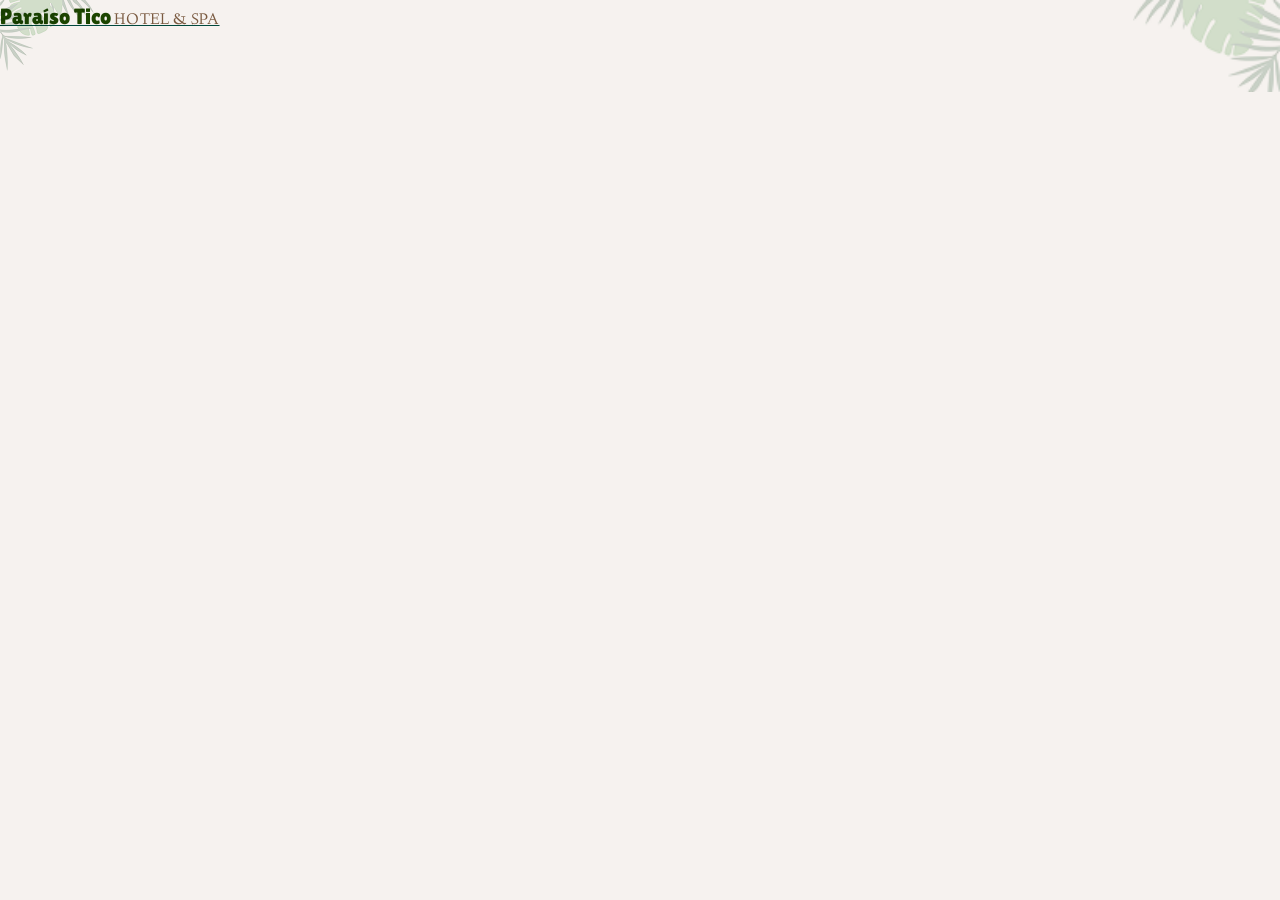
==== index.html @ 67ac71d3 "nuevos cambios" ====
<!DOCTYPE html>
<html lang="es">

<head>
   <meta charset="UTF-8">
   <meta name="viewport" content="width=device-width, initial-scale=1.0">
   <title>Inicio — Hotel Paraíso Tico</title>
   <link rel="preconnect" href="https://fonts.googleapis.com">
   <link rel="preconnect" href="https://fonts.gstatic.com" crossorigin>
   <link rel="stylesheet" href="https://fonts.googleapis.com/css2?family=Lilita+One&family=Linden+Hill&display=swap">
   <link rel="stylesheet" href="https://fonts.googleapis.com/css2?family=Material+Symbols+Rounded:opsz,wght,FILL,GRAD@20..48,100..700,0..1,-50..200&display=block">
   <link rel="stylesheet" href="assets/vendor/bootstrap/css/bootstrap.min.css">
   <link rel="stylesheet" href="assets/css/estilos.css">
   <link rel="stylesheet" href="assets/css/inicio.css">
</head>

<body>
   <header class="header-content" data-component="componentes/header/header.html"></header>

   <main></main>

   <script src="assets/vendor/jquery/jquery.min.js"></script>
   <script src="assets/vendor/bootstrap/js/bootstrap.bundle.min.js"></script>
   <script src="assets/js/main.js"></script>
</body>

</html>
---- assets/css/estilos.css ----
/* Paletas de colores que se debe utilizar en el sitio */
:root {
   --colors-negocio1: #bf9c82;
   --colors-negocio2: #9e8370;
   --colors-negocio3: #9b6e4d;
   --colors-negocio4: #7a5a40;
   --colors-negocio5: #d6a558;
   --colors-negocio6: #a67a2e;

   --colors-principal1: #00493d;
   --colors-principal2: #003d33;

   --colors-secundario1: #da6104;
   --colors-secundario2: #c25603;

   --colors-bosque1: #1c4500;
   --colors-bosque2: #5d8a46;
   --colors-bosque3: #4a7a36;
   --colors-bosque4: #e8f0e3;

   --colors-blanco1: #ffffff;
   --colors-blanco2: #f6f2ef;
   --colors-blanco3: #f7fff2;

   --colors-gris1: #1f1f1f;
   --colors-gris2: #6e6760;
   --colors-gris3: #8c847d;

   --colors-rojo1: #b5402f;
   --colors-rojo2: #f8e6e2;

   --fonts-principal1: "Lilita One", system-ui, sans-serif;
   --fonts-secundario1: "Linden Hill", Georgia, serif;

   --shadows-header1: 0 2px 8px rgb(61 43 26 / 8%);

   --radius-redondo1: 999px;
   --radius-suave1: 12px;
}

body {
   font-family: var(--fonts-secundario1);
   font-size: 18px;
   color: var(--colors-gris1);
   background: var(--colors-blanco2);
}

a {
   color: var(--colors-principal1);
}

a:hover {
   color: var(--colors-principal2);
}

h1,h2,h3,h4,h5,h6 {
   font-family: var(--fonts-principal1);
   font-weight: 400;
   color: var(--colors-bosque1);
}

img {
   max-width: 100%;
   height: auto;
}

.btn {
   font-family: var(--fonts-principal1);
   border-radius: var(--radius-redondo1);
}

.btn-primary {
   border-color: var(--colors-principal1);
   background: var(--colors-principal1);
}

.btn-primary:hover,
.btn-primary:focus-visible {
   border-color: var(--colors-principal2);
   background: var(--colors-principal2);
}

.material-symbols-rounded {
   font-size: 1.375rem;
   line-height: 1;
   vertical-align: middle;
   user-select: none;
}

a:focus-visible,
button:focus-visible {
   outline: 2px solid var(--colors-principal1);
   outline-offset: 2px;
   box-shadow: none;
}

.header-content {
   position: relative;
   min-height: 64px;
   overflow: hidden;
   background-color: var(--colors-blanco2);
   box-shadow: var(--shadows-header1);
}

.header-content::before,
.header-content::after {
   content: "";
   position: absolute;
   top: 0;
   width: 63px;
   height: 50px;
   background: url("../img/hojas-decorativas.png") no-repeat left top / contain;
   mix-blend-mode: multiply;
   pointer-events: none;
}

.header-content::before {
   left: 0;
}

.header-content::after {
   right: 0;
   width: 99px;
   height: 78px;
   transform: scaleX(-1);
}

.header-content .navbar {
   position: relative;
   z-index: 1;
   padding-block: 0.625rem;
}

.brand {
   display: flex;
   flex-direction: column;
   line-height: 1.1;
   text-decoration: none;
}

.brand-name {
   font-family: var(--fonts-principal1);
   font-size: 1.25rem;
   color: var(--colors-bosque1);
}

.brand-subtitle {
   font-size: 0.6875rem;
   letter-spacing: 0.14em;
   color: var(--colors-negocio4);
}

.ico-button {
   display: inline-flex;
   border: 1px solid var(--colors-negocio1);
   border-radius: var(--radius-redondo1);
   width: 44px;
   background-color: var(--colors-blanco1);
   color: var(--colors-principal1);
   justify-content: center;
   align-items: center;
   padding: 0;
   height: 44px;
   text-decoration: none;
   transition: background-color 0.2s ease;
}

.ico-button:hover {
   background-color: var(--colors-bosque4);
   color: var(--colors-principal1);
}

.iconButtonBook {
   background-color: var(--colors-negocio1);
   color: var(--colors-gris1);
}

.iconButtonBook:hover {
   background-color: var(--colors-negocio2);
   color: var(--colors-gris1);
}

.header-content .main-navigation {
   width: 320px;
   background: var(--colors-blanco2);
}

.header-content .offcanvas-header,
.header-content .main-nav-body {
   padding: 24px;
}

.header-content .offcanvas-header .brand-name {
   font-size: 1.375rem;
}

.header-content .offcanvas-header .brand-subtitle {
   font-size: 0.75rem;
}

.main-menu .nav-link {
   display: flex;
   align-items: center;
   justify-content: space-between;
   padding: 0.9rem 0.75rem;
   border-radius: var(--radius-suave1);
   font-family: var(--fonts-principal1);
   font-size: 1.375rem;
   color: var(--colors-gris1);
}

.main-menu .nav-item + .nav-item {
   border-top: 1px solid rgb(191 156 130 / 50%);
}

.main-menu .nav-link:hover {
   color: var(--colors-principal1);
}

.main-menu .nav-link.active {
   background-color: var(--colors-bosque4);
   color: var(--colors-principal1);
}

.main-menu .nav-link .material-symbols-rounded {
   color: var(--colors-negocio4);
}

.header-actions {
   display: flex;
   flex-direction: column;
   gap: 0.75rem;
   margin-top: 1.5rem;
   padding-top: 1.75rem;
   border-top: 1px solid var(--colors-negocio1);
}

.login-button,.book-button {
   display: inline-flex;
   align-items: center;
   font-family: var(--fonts-principal1);
   font-size: 1.125rem;
   gap: 0.5rem;
   min-height: 54px;
   text-decoration: none;
   justify-content: center;
   border-radius: var(--radius-redondo1);
   transition:
      background-color 0.2s ease,
      color 0.2s ease;
}

.login-button {
   border: 1px solid var(--colors-principal1);
   color: var(--colors-principal1);
}

.login-button:hover {
   background-color: var(--colors-principal1);
   color: var(--colors-blanco1);
}

.book-button {
   border: 1px solid var(--colors-secundario2);
   background-color: var(--colors-secundario2);
   color: var(--colors-blanco1);
}

.book-button:hover {
   background-color: var(--colors-secundario1);
   color: var(--colors-blanco1);
}

.login-button .material-symbols-rounded, .book-button .material-symbols-rounded {
   font-size: 1.25rem;
}

.headerc-contact {
   margin-top: 2.25rem;
   font-size: 0.9375rem;
   color: var(--colors-gris2);
}

.headerc-contact p {
   display: flex;
   align-items: center;
   gap: 0.5rem;
   margin-bottom: 0.625rem;
}

.headerc-contact a {
   color: inherit;
   text-decoration: none;
}

.headerc-contact .material-symbols-rounded {
   font-size: 1.125rem;
   color: var(--colors-negocio4);
}

.socialLinks {
   display: flex;
   gap: 0.75rem;
   margin-top: 1.5rem;
}

.socialLinks a {
   display: inline-flex;
   align-items: center;
   justify-content: center;
   border-radius: var(--radius-redondo1);
   background-color: var(--colors-principal1);
   color: var(--colors-blanco1);
   width: 44px;
   height: 44px;
   transition: background-color 0.2s ease;
}

.socialLinks a:hover {
   background-color: var(--colors-principal2);
}

.socialLinks svg {
   width: 20px;
   height: 20px;
}

/* Que nos permita manejar en celulares y tablets */
@media (min-width: 768px) {
   .header-content {
      min-height: 72px;
   }

   .header-content .navbar {
      padding-block: 0.875rem;
   }

   .brand-name {
      font-size: 1.375rem;
   }

   .brand-subtitle {
      font-size: 0.75rem;
   }

   .header-content::before {
      width: 73px;
      height: 58px;
   }

   .header-content::after {
      width: 115px;
      height: 91px;
   }
}

@media (min-width: 992px) {
   .header-content {
      min-height: 92px;
      box-shadow: none;
   }

   .header-content .navbar {
      padding-block: 1.25rem;
   }

   .header-content::before {
      width: 94px;
      height: 74px;
   }

   .header-content::after {
      width: 147px;
      height: 117px;
   }

   .brand-subtitle {
      font-size: 1rem;
      letter-spacing: 0.02em;
   }

   .header-content .main-nav-body {
      align-items: center;
   }

   .main-menu {
      gap: 0.25rem;
   }

   .main-menu .nav-item + .nav-item {
      border-top: 0;
   }

   .main-menu .nav-link {
      position: relative;
      padding: 0.5rem 0.625rem;
      font-family: var(--fonts-secundario1);
      font-size: 1.0625rem;
      text-transform: uppercase;
   }

   .main-menu .nav-link.active {
      background-color: transparent;
      color: var(--colors-gris1);
   }

   .main-menu .nav-link.active::after {
      content: "";
      position: absolute;
      right: 0.625rem;
      bottom: 0.2rem;
      left: 0.625rem;
      height: 1px;
      background-color: var(--colors-gris1);
   }

   .header-actions {
      flex-direction: row;
      align-items: center;
      gap: 1.5rem;
      margin: 0 0 0 0.75rem;
      padding: 0;
      border-top: 0;
   }

   .login-button {
      min-height: auto;
      border: 0;
      font-family: var(--fonts-secundario1);
      font-size: 1.0625rem;
      color: var(--colors-gris1);
   }

   .login-button:hover {
      background-color: transparent;
      color: var(--colors-principal1);
   }

   .login-button::before {
      content: "";
      width: 1px;
      height: 24px;
      margin-right: 0.75rem;
      background-color: var(--colors-negocio1);
   }

   .book-button {
      min-height: 45px;
      padding-inline: 1.75rem;
      background-color: var(--colors-negocio1);
      font-family: var(--fonts-secundario1);
      font-size: 1.0625rem;
      border-color: var(--colors-negocio1);
      border-radius: 20px;
      text-transform: uppercase;
      color: var(--colors-gris1);
   }

   .book-button:hover {
      border-color: var(--colors-negocio2);
      background-color: var(--colors-negocio2);
      color: var(--colors-gris1);
   }
}

@media (min-width: 1200px) {
   .main-menu {
      gap: 1.25rem;
   }

   .header-actions {
      gap: 2rem;
   }
}


/* Estilos generales de habitaciones */

/* Colores y tipografias oficiales del hotel*/
:root {
  --verde-bosque: #00493d;
  --verde-hoja: #1c4500;
  --dorado: #d6a558;
  --crema: #f6f2ef;
  --tinta: #1f1f1f;
  --fuente-titulo: 'Lilita One', sans-serif;
  --fuente-texto: 'Linden Hill', serif;
}

/* Evita que los espacios aumenten el tamaño de los elementos de formna inesperada*/
* {
  box-sizing: border-box;
}

/* Diseño general de la páginal*/
body {
  font-family: var(--fuente-texto);
  margin: 0;
  background-color: var(--crema);
  color: var(--tinta);
}

/* Encabezado principal*/

/* Organiza el logo, menú y boton horizontalmente*/
.encabezado {
    display: flex;
    justify-content: space-between;
    align-items: center;
    gap: 24px;
    background-color: var(--crema);
    padding: 18px 5%;
}

/* Logo del hotel*/
/* Organiza el nombre y subtitulo uno debajo del otro*/
.logo {
    display: flex;
    flex-direction: column;
    text-decoration: none;
}
/*Nombre principal del hotel*/
.nombre-hotel {
    font-family: var(--fuente-titulo);
    font-size: 26px;
    color: var(--verde-hoja);
}

/* Texto hotel y spa*/
.subtitulo-hotel {
    font-size: 12px;
    letter-spacing: 3px;
    color: var(--verde-bosque);
}

/* Menú de navegación*/
.menu {
    display: flex;
    gap: 24px;
    align-items: center;
    justify-content: center;
    flex-wrap: wrap;
}
/* Diseño de cada enlace*/
.menu a {
    text-decoration: none;
    color: var(--verde-hoja);
    font-size: 15px;
    transition: color 0.3s ease;
    text-transform: uppercase;
}
/* Cambia el color cuando pasamos el mouse por encima */
.menu a:hover {
    color: var(--dorado);
}

/* Identifica la pagina en la que estamos*/ 
.menu a.activo {
    border-bottom: 2px solid var(--dorado);
    font-weight: bold;
}

/* Botón de reserva*/
.boton-reserva {
    background-color: var(--dorado);
    color: var(--tinta);
    padding: 12px 22px;
    border-radius: 30px;

    font-family: var(--fuente-titulo);
    font-size: 14px;
    text-decoration: none;
    white-space: nowrap;
    transition: background-color 0.3s;
}

/* Efecto cuando pasamos el mouse por encima */
.boton-reserva:hover {
    background-color: var(--verde-bosque);
    color: white;
}
/* Acomoda el encabezado en celulares y tablets*/   
@media (max-width: 900px) {
    .encabezado {
        flex-direction: column;
        text-align: center;
    }
    .menu {
        gap: 14px;
    }
}

/* Portada de habitaciones*/
/* Contenedor principal de la portada */
.portada-habitaciones {

    /* Imagen de fondo con un degradado oscuro */
    background:
        linear-gradient(
            rgba(0, 35, 25, 0.55),
            rgba(0, 35, 25, 0.25)
        ),
        url('../img/portada-habitaciones.jpg');

    /* Hace que la imagen cubra toda la portada */
    background-size: cover;

    /* Centra la fotografía */
    background-position: center;

    /* Evita que la imagen se repita */
    background-repeat: no-repeat;

    /* Establece una altura mínima */
    min-height: 430px;

    /* Permite organizar el contenido */
    display: flex;

    /* Centra los textos verticalmente */
    align-items: center;

    /* Agrega espacio dentro de la portada */
    padding: 60px 8%;
}

/* Contenedor de los textos */
.contenido-portada {
    width: 100%;
    max-width: 600px;
    color: white;
}

/* Etiqueta pequeña HABITACIONES */
.etiqueta-portada {
    font-family: var(--fuente-texto);
    font-size: 14px;
    letter-spacing: 3px;
    text-transform: uppercase;
    color: white;
}

/* Título principal de la portada */
.portada-habitaciones h1 {
    font-family: var(--fuente-titulo);
    color: white;
    font-size: clamp(32px, 4vw, 52px);
    margin: 20px 0;
    line-height: 1.1;
}

/* Descripción de las habitaciones */
.portada-habitaciones p {
    font-family: var(--fuente-texto);
    font-size: 20px;
    color: white;
    line-height: 1.5;
    max-width: 500px;
}

/* DISEÑO PARA CELULARES Y TABLETS*/

@media (max-width: 768px) {

    /* Ajusta la portada a pantallas pequeñas */
    .portada-habitaciones {
        min-height: 350px;
        padding: 40px 6%;
    }

    /* Reduce el tamaño del título */
    .portada-habitaciones h1 {
        font-size: clamp(30px, 7vw, 42px);
    }

    /* Reduce el tamaño de la descripción */
    .portada-habitaciones p {
        font-size: 17px;
    }
}

/* CONSULTA DE DISPONIBILIDAD */
/* Espacio donde se encuentra el formulario */
.seccion-disponibilidad {
    padding: 0 50px 6%;
}
/* Contenedor principal del formulario */
.formulario-disponibilidad {
    background-color: white ;
    padding: 25px;
    border-radius: 16px;
    box-shadow: 0 8px 24px rgba(0, 0, 0, 0.10);
    max-width: 1250px;
    margin: -45px auto 0 auto;
    position: relative;
    z-index: 2;
}

/* Titulo del formulario */
.formulario-disponibilidad h2 {
    font-family: var(--fuente-titulo);
    color: #9b6e4d;
    font-size: 18px;
    margin: 0 0 18px;
}
/* Organiza los campos horizontales */
.campos-disponibilidad {
    display: grid;
    grid-template-columns: repeat(4, minmax(0, 1fr)) auto;
    gap: 12px;
   align-items: end;
}
/* Organiza cada etiqueta y su campo */
.campo {
    display: flex;
    flex-direction: column;
    gap: 6px;
    min-width: 0;
}
/* Texto de las etiquetas */
.campo label {
    font-family: var(--fuente-texto);
    font-size: 14px;
    color: #9b6e4d;
}
/* Diseño de fechas y listas */
.campo input,
.campo select {
    width: 100%;
    min-height: 0;
    padding: 12px;
    border: 1px solid #dfcbb8;
    border-radius: 8px;
    background-color: var(--crema);
    color: var(--tinta);
    font-family: var(--fuente-texto);
    font-size: 15px;
}
/*Botón para buscar habitaciones */
.boton-buscar {
    background-color:  var(--verde-bosque);
    color: white;
    border: none;
    padding: 14px 18px;
    border-radius: 8px;
    cursor: pointer;
    font-family: var(--fuente-titulo);
    white-space: nowrap;
}
/*Efecto al pasar el mouse sobre el botón */
.boton-buscar:hover {
    background-color: var(--verde-hoja);
}
/* Diseño para tablets */
@media (max-width: 1100px) {
    .campos-disponibilidad {
        grid-template-columns: repeat(2, minmax(0, 1fr));
    }
    .boton-buscar {
        grid-column: 1 / -1;
    }
}
/* Diseño para celulares*/
@media (max-width: 600px) {
    .campos-disponibilidad {
        grid-template-columns: 1fr;
    }
    /* Reduce los espacios laterales */
    .seccion-disponibilidad {
        padding: 0 16px 40px;
    }
    /* Ajusta el espacio interno del formulario */
    .formulario-disponibilidad {
        padding: 20px;
    }
}
/* Seccion de habitaciones */

/* Espacio principal donde mostraremos las habitaciones */
.seccion-habitaciones {
    padding: 60ox 8%;
    background-color: var(--crema);
}
/* Organiza y centra el titulo y la descripcion */
.encabezado-habitaciones {
    text-align: center;
    max-width: 700px;
    margin: 0 auto 40px auto;
}
/* Texto pequeño encima del titulo */
.etiqueta-habitaciones {
    font-family: var(--fuente-texto);
    font-size: 14px;
    letter-spacing: 2px;
    color: #9b6e4d;
}
/*  Titulo Nuestras Habitaciones */
.encabezado-habitaciones h2 {
    font-family: var(--fuente-titulo);
    color: var(--verde-hoja);
    font-size: 38px;
    margin: 15px 0;
}
/*  Descripcion debajo del titulo */
.encabezado-habitaciones p {
    font-family: var(--fuente-texto);
    font-size: 18px;
    color:var(--tinta);
    line-height: 1.6;
}
/* Ajustes para celulares */
@media (max-width: 600px) {
    .seccion-habitaciones {
        padding: 40px 6%;
    }
    .encabezado-habitaciones h2 {
        font-size: 30px;
    }
}
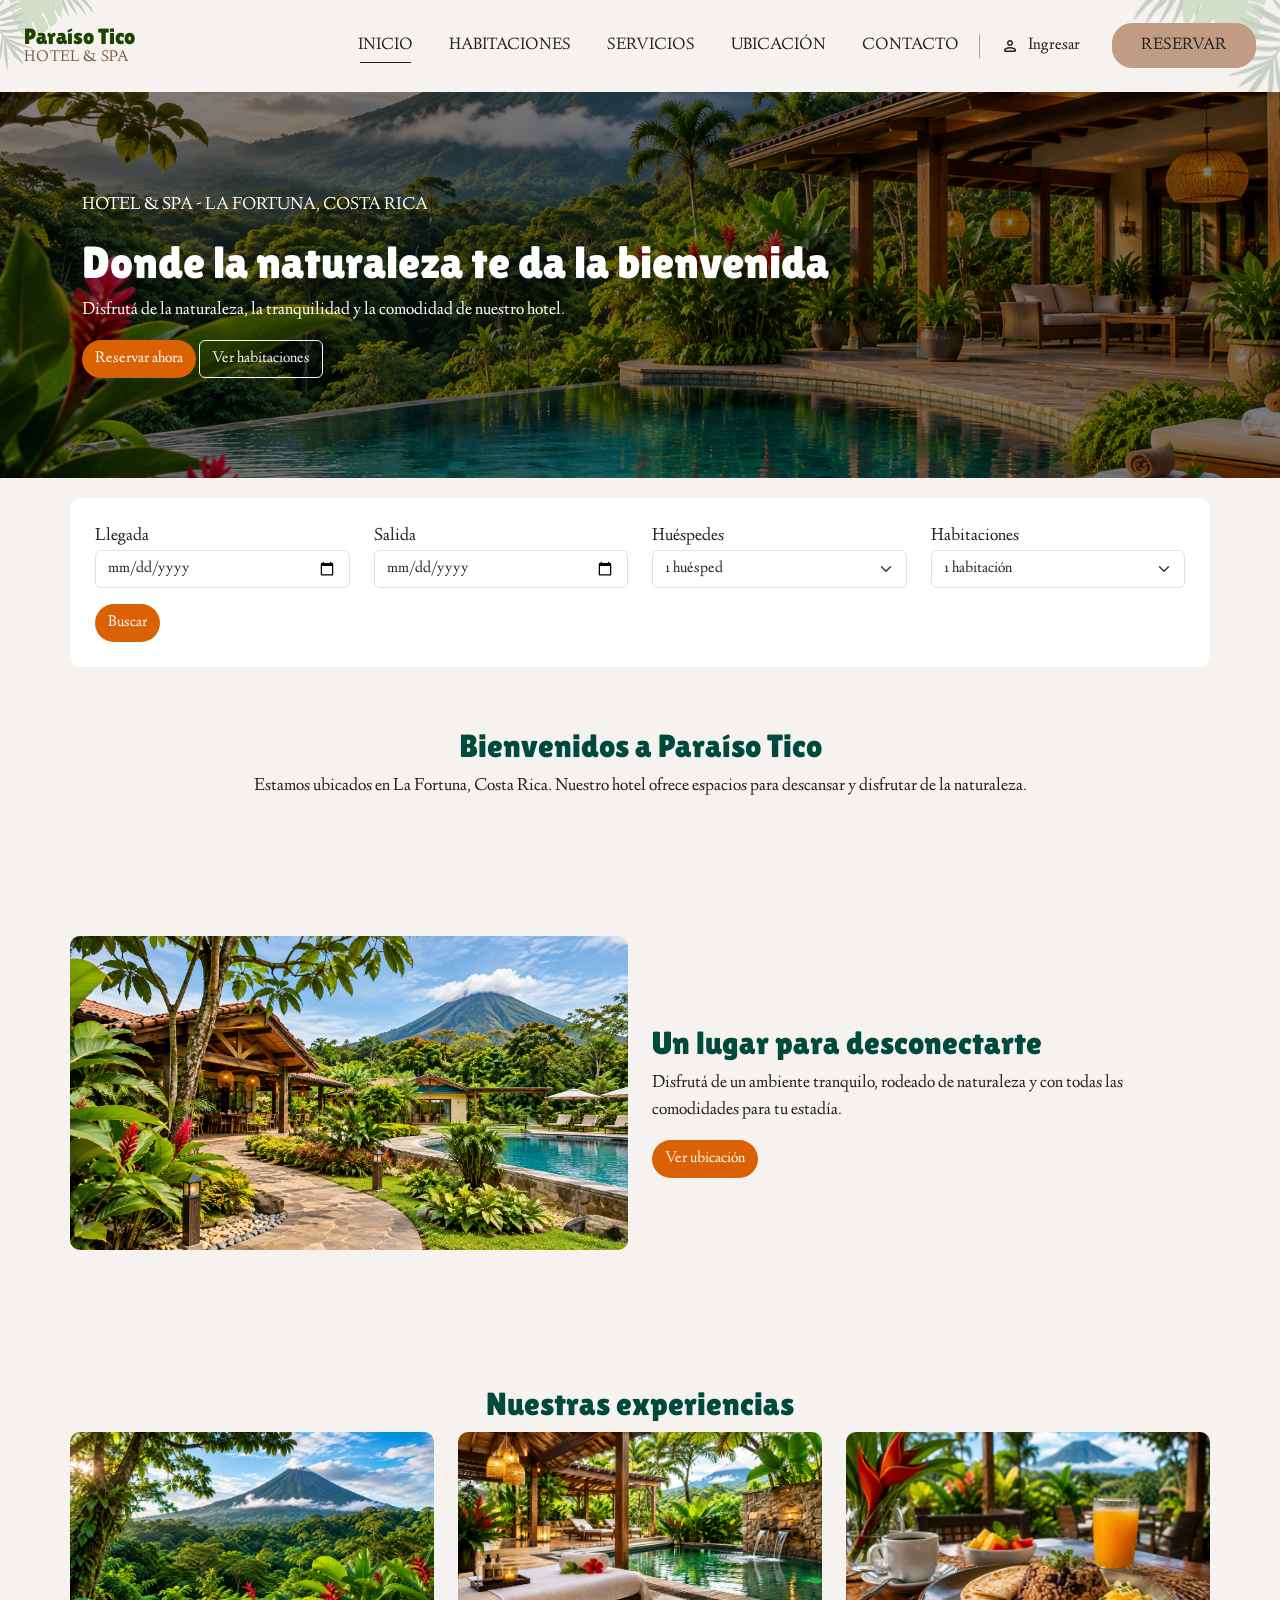
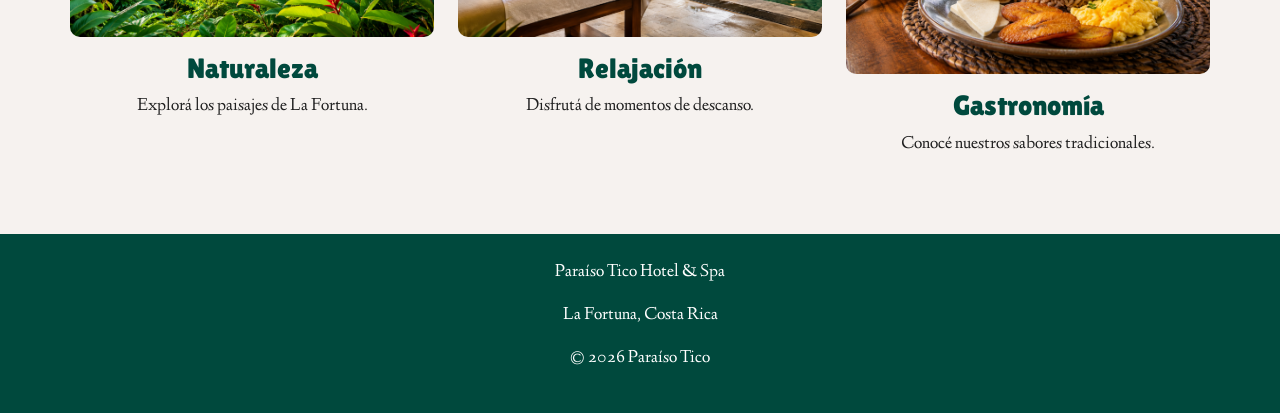
==== commit 8863ada4: "Merge remote-tracking branch 'origin/main' into Inicio-Denisse Resuelve conflictos: estilos.css qued" ====
--- a/index.html
+++ b/index.html
@@ -4,7 +4,7 @@
 <head>
    <meta charset="UTF-8">
    <meta name="viewport" content="width=device-width, initial-scale=1.0">
-   <title>Inicio — Hotel Paraíso Tico</title>
+   <title>Paraíso Tico Hotel & Spa</title>
    <link rel="preconnect" href="https://fonts.googleapis.com">
    <link rel="preconnect" href="https://fonts.gstatic.com" crossorigin>
    <link rel="stylesheet" href="https://fonts.googleapis.com/css2?family=Lilita+One&family=Linden+Hill&display=swap">
@@ -15,9 +15,161 @@
 </head>
 
 <body>
-   <header class="header-content" data-component="componentes/header/header.html"></header>
+   <header class="siteHeader" data-component="componentes/header.html"></header>
 
-   <main></main>
+   <main>
+
+      <!-- portada inicial -->
+      <section class="hero">
+         <div class="container">
+
+            <p>HOTEL & SPA - LA FORTUNA, COSTA RICA</p>
+
+            <h1>Donde la naturaleza te da la bienvenida</h1>
+
+            <p>
+               Disfrutá de la naturaleza, la tranquilidad
+               y la comodidad de nuestro hotel.
+            </p>
+
+            <a href="reserva.html" class="btn boton">
+               Reservar ahora
+            </a>
+
+            <a href="habitaciones.html" class="btn btn-outline-light">
+               Ver habitaciones
+            </a>
+
+         </div>
+      </section>
+
+      <!-- Buscar habitaciones -->
+      <section class="container busqueda">
+
+         <form action="reserva.html" method="get">
+            <div class="row">
+
+               <div class="col-md-3">
+                  <label for="llegada">Llegada</label>
+                  <input type="date" id="llegada" name="llegada"
+                     class="form-control" required>
+               </div>
+
+               <div class="col-md-3">
+                  <label for="salida">Salida</label>
+                  <input type="date" id="salida" name="salida"
+                     class="form-control" required>
+               </div>
+
+               <div class="col-md-3">
+                  <label for="huespedes">Huéspedes</label>
+                  <select id="huespedes" name="huespedes" class="form-select">
+                     <option value="1">1 huésped</option>
+                     <option value="2">2 huéspedes</option>
+                     <option value="3">3 huéspedes</option>
+                     <option value="4">4 huéspedes</option>
+                  </select>
+               </div>
+
+               <div class="col-md-3">
+                  <label for="habitaciones">Habitaciones</label>
+                  <select id="habitaciones" name="habitaciones" class="form-select">
+                     <option value="1">1 habitación</option>
+                     <option value="2">2 habitaciones</option>
+                     <option value="3">3 habitaciones</option>
+                  </select>
+               </div>
+
+            </div>
+
+            <button type="submit" class="btn boton mt-3">
+               Buscar
+            </button>
+         </form>
+
+      </section>
+
+      <!-- parte de la bienvenida -->
+      <section class="container seccion text-center">
+
+         <h2>Bienvenidos a Paraíso Tico</h2>
+
+         <p>
+            Estamos ubicados en La Fortuna, Costa Rica.
+            Nuestro hotel ofrece espacios para descansar
+            y disfrutar de la naturaleza.
+         </p>
+
+      </section>
+
+      <!-- Sobre el hotel -->
+      <section class="container seccion">
+
+         <div class="row align-items-center">
+
+            <div class="col-md-6">
+               <img src="assets/img/sobre-hotel.png"
+                  alt="Hotel Paraíso Tico" class="img-fluid">
+            </div>
+
+            <div class="col-md-6">
+               <h2>Un lugar para desconectarte</h2>
+
+               <p>
+                  Disfrutá de un ambiente tranquilo,
+                  rodeado de naturaleza y con todas
+                  las comodidades para tu estadía.
+               </p>
+
+               <a href="ubicacion.html" class="btn boton">
+                  Ver ubicación
+               </a>
+            </div>
+
+         </div>
+
+      </section>
+
+      <!-- parte de experiencias -->
+      <section class="container seccion text-center">
+
+         <h2>Nuestras experiencias</h2>
+
+         <div class="row">
+
+            <div class="col-md-4">
+               <img src="assets/img/naturaleza.png"
+                  alt="Naturaleza" class="img-fluid">
+               <h3>Naturaleza</h3>
+               <p>Explorá los paisajes de La Fortuna.</p>
+            </div>
+
+            <div class="col-md-4">
+               <img src="assets/img/spa.png"
+                  alt="Spa" class="img-fluid">
+               <h3>Relajación</h3>
+               <p>Disfrutá de momentos de descanso.</p>
+            </div>
+
+            <div class="col-md-4">
+               <img src="assets/img/gastronomia.png"
+                  alt="Gastronomía" class="img-fluid">
+               <h3>Gastronomía</h3>
+               <p>Conocé nuestros sabores tradicionales.</p>
+            </div>
+
+         </div>
+
+      </section>
+
+   </main>
+
+   <!-- Pie de página -->
+   <footer>
+      <p>Paraíso Tico Hotel & Spa</p>
+      <p>La Fortuna, Costa Rica</p>
+      <p>© 2026 Paraíso Tico</p>
+   </footer>
 
    <script src="assets/vendor/jquery/jquery.min.js"></script>
    <script src="assets/vendor/bootstrap/js/bootstrap.bundle.min.js"></script>
--- a/assets/css/estilos.css
+++ b/assets/css/estilos.css
@@ -27,7 +27,6 @@
    --colors-gris3: #8c847d;
 
    --colors-rojo1: #b5402f;
-   --colors-rojo2: #f8e6e2;
 
    --fonts-principal1: "Lilita One", system-ui, sans-serif;
    --fonts-secundario1: "Linden Hill", Georgia, serif;
@@ -56,28 +55,6 @@
 h1,h2,h3,h4,h5,h6 {
    font-family: var(--fonts-principal1);
    font-weight: 400;
-   color: var(--colors-bosque1);
-}
-
-img {
-   max-width: 100%;
-   height: auto;
-}
-
-.btn {
-   font-family: var(--fonts-principal1);
-   border-radius: var(--radius-redondo1);
-}
-
-.btn-primary {
-   border-color: var(--colors-principal1);
-   background: var(--colors-principal1);
-}
-
-.btn-primary:hover,
-.btn-primary:focus-visible {
-   border-color: var(--colors-principal2);
-   background: var(--colors-principal2);
 }
 
 .material-symbols-rounded {
@@ -94,7 +71,7 @@
    box-shadow: none;
 }
 
-.header-content {
+.siteHeader {
    position: relative;
    min-height: 64px;
    overflow: hidden;
@@ -102,8 +79,8 @@
    box-shadow: var(--shadows-header1);
 }
 
-.header-content::before,
-.header-content::after {
+.siteHeader::before,
+.siteHeader::after {
    content: "";
    position: absolute;
    top: 0;
@@ -114,18 +91,18 @@
    pointer-events: none;
 }
 
-.header-content::before {
+.siteHeader::before {
    left: 0;
 }
 
-.header-content::after {
+.siteHeader::after {
    right: 0;
    width: 99px;
    height: 78px;
    transform: scaleX(-1);
 }
 
-.header-content .navbar {
+.siteHeader .navbar {
    position: relative;
    z-index: 1;
    padding-block: 0.625rem;
@@ -138,19 +115,19 @@
    text-decoration: none;
 }
 
-.brand-name {
+.brandName {
    font-family: var(--fonts-principal1);
    font-size: 1.25rem;
    color: var(--colors-bosque1);
 }
 
-.brand-subtitle {
+.brandSubtitle {
    font-size: 0.6875rem;
    letter-spacing: 0.14em;
    color: var(--colors-negocio4);
 }
 
-.ico-button {
+.iconButton {
    display: inline-flex;
    border: 1px solid var(--colors-negocio1);
    border-radius: var(--radius-redondo1);
@@ -165,7 +142,7 @@
    transition: background-color 0.2s ease;
 }
 
-.ico-button:hover {
+.iconButton:hover {
    background-color: var(--colors-bosque4);
    color: var(--colors-principal1);
 }
@@ -180,25 +157,25 @@
    color: var(--colors-gris1);
 }
 
-.header-content .main-navigation {
+.siteHeader .offcanvas {
    width: 320px;
    background: var(--colors-blanco2);
 }
 
-.header-content .offcanvas-header,
-.header-content .main-nav-body {
+.siteHeader .offcanvas-header,
+.siteHeader .offcanvas-body {
    padding: 24px;
 }
 
-.header-content .offcanvas-header .brand-name {
+.siteHeader .offcanvas-header .brandName {
    font-size: 1.375rem;
 }
 
-.header-content .offcanvas-header .brand-subtitle {
+.siteHeader .offcanvas-header .brandSubtitle {
    font-size: 0.75rem;
 }
 
-.main-menu .nav-link {
+.mainMenu .nav-link {
    display: flex;
    align-items: center;
    justify-content: space-between;
@@ -209,24 +186,24 @@
    color: var(--colors-gris1);
 }
 
-.main-menu .nav-item + .nav-item {
+.mainMenu .nav-item + .nav-item {
    border-top: 1px solid rgb(191 156 130 / 50%);
 }
 
-.main-menu .nav-link:hover {
-   color: var(--colors-principal1);
-}
-
-.main-menu .nav-link.active {
+.mainMenu .nav-link:hover {
+   color: var(--colors-principal1);
+}
+
+.mainMenu .nav-link.active {
    background-color: var(--colors-bosque4);
    color: var(--colors-principal1);
 }
 
-.main-menu .nav-link .material-symbols-rounded {
+.mainMenu .nav-link .material-symbols-rounded {
    color: var(--colors-negocio4);
 }
 
-.header-actions {
+.headerActions {
    display: flex;
    flex-direction: column;
    gap: 0.75rem;
@@ -235,7 +212,7 @@
    border-top: 1px solid var(--colors-negocio1);
 }
 
-.login-button,.book-button {
+.loginButton,.bookButton {
    display: inline-flex;
    align-items: center;
    font-family: var(--fonts-principal1);
@@ -250,50 +227,50 @@
       color 0.2s ease;
 }
 
-.login-button {
+.loginButton {
    border: 1px solid var(--colors-principal1);
    color: var(--colors-principal1);
 }
 
-.login-button:hover {
+.loginButton:hover {
    background-color: var(--colors-principal1);
    color: var(--colors-blanco1);
 }
 
-.book-button {
+.bookButton {
    border: 1px solid var(--colors-secundario2);
    background-color: var(--colors-secundario2);
    color: var(--colors-blanco1);
 }
 
-.book-button:hover {
+.bookButton:hover {
    background-color: var(--colors-secundario1);
    color: var(--colors-blanco1);
 }
 
-.login-button .material-symbols-rounded, .book-button .material-symbols-rounded {
+.loginButton .material-symbols-rounded, .bookButton .material-symbols-rounded {
    font-size: 1.25rem;
 }
 
-.headerc-contact {
+.headerContact {
    margin-top: 2.25rem;
    font-size: 0.9375rem;
    color: var(--colors-gris2);
 }
 
-.headerc-contact p {
+.headerContact p {
    display: flex;
    align-items: center;
    gap: 0.5rem;
    margin-bottom: 0.625rem;
 }
 
-.headerc-contact a {
+.headerContact a {
    color: inherit;
    text-decoration: none;
 }
 
-.headerc-contact .material-symbols-rounded {
+.headerContact .material-symbols-rounded {
    font-size: 1.125rem;
    color: var(--colors-negocio4);
 }
@@ -327,71 +304,71 @@
 
 /* Que nos permita manejar en celulares y tablets */
 @media (min-width: 768px) {
-   .header-content {
+   .siteHeader {
       min-height: 72px;
    }
 
-   .header-content .navbar {
+   .siteHeader .navbar {
       padding-block: 0.875rem;
    }
 
-   .brand-name {
+   .brandName {
       font-size: 1.375rem;
    }
 
-   .brand-subtitle {
+   .brandSubtitle {
       font-size: 0.75rem;
    }
 
-   .header-content::before {
+   .siteHeader::before {
       width: 73px;
       height: 58px;
    }
 
-   .header-content::after {
+   .siteHeader::after {
       width: 115px;
       height: 91px;
    }
 }
 
 @media (min-width: 992px) {
-   .header-content {
+   .siteHeader {
       min-height: 92px;
       box-shadow: none;
    }
 
-   .header-content .navbar {
+   .siteHeader .navbar {
       padding-block: 1.25rem;
    }
 
-   .header-content::before {
+   .siteHeader::before {
       width: 94px;
       height: 74px;
    }
 
-   .header-content::after {
+   .siteHeader::after {
       width: 147px;
       height: 117px;
    }
 
-   .brand-subtitle {
+   .brandSubtitle {
       font-size: 1rem;
       letter-spacing: 0.02em;
    }
 
-   .header-content .main-nav-body {
+   .siteHeader .offcanvas-body {
       align-items: center;
    }
 
-   .main-menu {
+   .mainMenu {
       gap: 0.25rem;
    }
 
-   .main-menu .nav-item + .nav-item {
+   .mainMenu .nav-item + .nav-item {
       border-top: 0;
    }
 
-   .main-menu .nav-link {
+   .mainMenu .nav-link {
       position: relative;
       padding: 0.5rem 0.625rem;
       font-family: var(--fonts-secundario1);
@@ -399,12 +376,12 @@
       text-transform: uppercase;
    }
 
-   .main-menu .nav-link.active {
+   .mainMenu .nav-link.active {
       background-color: transparent;
       color: var(--colors-gris1);
    }
 
-   .main-menu .nav-link.active::after {
+   .mainMenu .nav-link.active::after {
       content: "";
       position: absolute;
       right: 0.625rem;
@@ -414,7 +391,7 @@
       background-color: var(--colors-gris1);
    }
 
-   .header-actions {
+   .headerActions {
       flex-direction: row;
       align-items: center;
       gap: 1.5rem;
@@ -423,7 +400,7 @@
       border-top: 0;
    }
 
-   .login-button {
+   .loginButton {
       min-height: auto;
       border: 0;
       font-family: var(--fonts-secundario1);
@@ -431,12 +408,12 @@
       color: var(--colors-gris1);
    }
 
-   .login-button:hover {
+   .loginButton:hover {
       background-color: transparent;
       color: var(--colors-principal1);
    }
 
-   .login-button::before {
+   .loginButton::before {
       content: "";
       width: 1px;
       height: 24px;
@@ -444,7 +421,7 @@
       background-color: var(--colors-negocio1);
    }
 
-   .book-button {
+   .bookButton {
       min-height: 45px;
       padding-inline: 1.75rem;
       background-color: var(--colors-negocio1);
@@ -456,7 +433,7 @@
       color: var(--colors-gris1);
    }
 
-   .book-button:hover {
+   .bookButton:hover {
       border-color: var(--colors-negocio2);
       background-color: var(--colors-negocio2);
       color: var(--colors-gris1);
@@ -464,356 +441,11 @@
 }
 
 @media (min-width: 1200px) {
-   .main-menu {
+   .mainMenu {
       gap: 1.25rem;
    }
 
-   .header-actions {
+   .headerActions {
       gap: 2rem;
    }
 }
-
-
-/* Estilos generales de habitaciones */
-
-/* Colores y tipografias oficiales del hotel*/
-:root {
-  --verde-bosque: #00493d;
-  --verde-hoja: #1c4500;
-  --dorado: #d6a558;
-  --crema: #f6f2ef;
-  --tinta: #1f1f1f;
-  --fuente-titulo: 'Lilita One', sans-serif;
-  --fuente-texto: 'Linden Hill', serif;
-}
-
-/* Evita que los espacios aumenten el tamaño de los elementos de formna inesperada*/
-* {
-  box-sizing: border-box;
-}
-
-/* Diseño general de la páginal*/
-body {
-  font-family: var(--fuente-texto);
-  margin: 0;
-  background-color: var(--crema);
-  color: var(--tinta);
-}
-
-/* Encabezado principal*/
-
-/* Organiza el logo, menú y boton horizontalmente*/
-.encabezado {
-    display: flex;
-    justify-content: space-between;
-    align-items: center;
-    gap: 24px;
-    background-color: var(--crema);
-    padding: 18px 5%;
-}
-
-/* Logo del hotel*/
-/* Organiza el nombre y subtitulo uno debajo del otro*/
-.logo {
-    display: flex;
-    flex-direction: column;
-    text-decoration: none;
-}
-/*Nombre principal del hotel*/
-.nombre-hotel {
-    font-family: var(--fuente-titulo);
-    font-size: 26px;
-    color: var(--verde-hoja);
-}
-
-/* Texto hotel y spa*/
-.subtitulo-hotel {
-    font-size: 12px;
-    letter-spacing: 3px;
-    color: var(--verde-bosque);
-}
-
-/* Menú de navegación*/
-.menu {
-    display: flex;
-    gap: 24px;
-    align-items: center;
-    justify-content: center;
-    flex-wrap: wrap;
-}
-/* Diseño de cada enlace*/
-.menu a {
-    text-decoration: none;
-    color: var(--verde-hoja);
-    font-size: 15px;
-    transition: color 0.3s ease;
-    text-transform: uppercase;
-}
-/* Cambia el color cuando pasamos el mouse por encima */
-.menu a:hover {
-    color: var(--dorado);
-}
-
-/* Identifica la pagina en la que estamos*/ 
-.menu a.activo {
-    border-bottom: 2px solid var(--dorado);
-    font-weight: bold;
-}
-
-/* Botón de reserva*/
-.boton-reserva {
-    background-color: var(--dorado);
-    color: var(--tinta);
-    padding: 12px 22px;
-    border-radius: 30px;
-
-    font-family: var(--fuente-titulo);
-    font-size: 14px;
-    text-decoration: none;
-    white-space: nowrap;
-    transition: background-color 0.3s;
-}
-
-/* Efecto cuando pasamos el mouse por encima */
-.boton-reserva:hover {
-    background-color: var(--verde-bosque);
-    color: white;
-}
-/* Acomoda el encabezado en celulares y tablets*/   
-@media (max-width: 900px) {
-    .encabezado {
-        flex-direction: column;
-        text-align: center;
-    }
-    .menu {
-        gap: 14px;
-    }
-}
-
-/* Portada de habitaciones*/
-/* Contenedor principal de la portada */
-.portada-habitaciones {
-
-    /* Imagen de fondo con un degradado oscuro */
-    background:
-        linear-gradient(
-            rgba(0, 35, 25, 0.55),
-            rgba(0, 35, 25, 0.25)
-        ),
-        url('../img/portada-habitaciones.jpg');
-
-    /* Hace que la imagen cubra toda la portada */
-    background-size: cover;
-
-    /* Centra la fotografía */
-    background-position: center;
-
-    /* Evita que la imagen se repita */
-    background-repeat: no-repeat;
-
-    /* Establece una altura mínima */
-    min-height: 430px;
-
-    /* Permite organizar el contenido */
-    display: flex;
-
-    /* Centra los textos verticalmente */
-    align-items: center;
-
-    /* Agrega espacio dentro de la portada */
-    padding: 60px 8%;
-}
-
-/* Contenedor de los textos */
-.contenido-portada {
-    width: 100%;
-    max-width: 600px;
-    color: white;
-}
-
-/* Etiqueta pequeña HABITACIONES */
-.etiqueta-portada {
-    font-family: var(--fuente-texto);
-    font-size: 14px;
-    letter-spacing: 3px;
-    text-transform: uppercase;
-    color: white;
-}
-
-/* Título principal de la portada */
-.portada-habitaciones h1 {
-    font-family: var(--fuente-titulo);
-    color: white;
-    font-size: clamp(32px, 4vw, 52px);
-    margin: 20px 0;
-    line-height: 1.1;
-}
-
-/* Descripción de las habitaciones */
-.portada-habitaciones p {
-    font-family: var(--fuente-texto);
-    font-size: 20px;
-    color: white;
-    line-height: 1.5;
-    max-width: 500px;
-}
-
-/* DISEÑO PARA CELULARES Y TABLETS*/
-
-@media (max-width: 768px) {
-
-    /* Ajusta la portada a pantallas pequeñas */
-    .portada-habitaciones {
-        min-height: 350px;
-        padding: 40px 6%;
-    }
-
-    /* Reduce el tamaño del título */
-    .portada-habitaciones h1 {
-        font-size: clamp(30px, 7vw, 42px);
-    }
-
-    /* Reduce el tamaño de la descripción */
-    .portada-habitaciones p {
-        font-size: 17px;
-    }
-}
-
-/* CONSULTA DE DISPONIBILIDAD */
-/* Espacio donde se encuentra el formulario */
-.seccion-disponibilidad {
-    padding: 0 50px 6%;
-}
-/* Contenedor principal del formulario */
-.formulario-disponibilidad {
-    background-color: white ;
-    padding: 25px;
-    border-radius: 16px;
-    box-shadow: 0 8px 24px rgba(0, 0, 0, 0.10);
-    max-width: 1250px;
-    margin: -45px auto 0 auto;
-    position: relative;
-    z-index: 2;
-}
-
-/* Titulo del formulario */
-.formulario-disponibilidad h2 {
-    font-family: var(--fuente-titulo);
-    color: #9b6e4d;
-    font-size: 18px;
-    margin: 0 0 18px;
-}
-/* Organiza los campos horizontales */
-.campos-disponibilidad {
-    display: grid;
-    grid-template-columns: repeat(4, minmax(0, 1fr)) auto;
-    gap: 12px;
-   align-items: end;
-}
-/* Organiza cada etiqueta y su campo */
-.campo {
-    display: flex;
-    flex-direction: column;
-    gap: 6px;
-    min-width: 0;
-}
-/* Texto de las etiquetas */
-.campo label {
-    font-family: var(--fuente-texto);
-    font-size: 14px;
-    color: #9b6e4d;
-}
-/* Diseño de fechas y listas */
-.campo input,
-.campo select {
-    width: 100%;
-    min-height: 0;
-    padding: 12px;
-    border: 1px solid #dfcbb8;
-    border-radius: 8px;
-    background-color: var(--crema);
-    color: var(--tinta);
-    font-family: var(--fuente-texto);
-    font-size: 15px;
-}
-/*Botón para buscar habitaciones */
-.boton-buscar {
-    background-color:  var(--verde-bosque);
-    color: white;
-    border: none;
-    padding: 14px 18px;
-    border-radius: 8px;
-    cursor: pointer;
-    font-family: var(--fuente-titulo);
-    white-space: nowrap;
-}
-/*Efecto al pasar el mouse sobre el botón */
-.boton-buscar:hover {
-    background-color: var(--verde-hoja);
-}
-/* Diseño para tablets */
-@media (max-width: 1100px) {
-    .campos-disponibilidad {
-        grid-template-columns: repeat(2, minmax(0, 1fr));
-    }
-    .boton-buscar {
-        grid-column: 1 / -1;
-    }
-}
-/* Diseño para celulares*/
-@media (max-width: 600px) {
-    .campos-disponibilidad {
-        grid-template-columns: 1fr;
-    }
-    /* Reduce los espacios laterales */
-    .seccion-disponibilidad {
-        padding: 0 16px 40px;
-    }
-    /* Ajusta el espacio interno del formulario */
-    .formulario-disponibilidad {
-        padding: 20px;
-    }
-}
-/* Seccion de habitaciones */
-
-/* Espacio principal donde mostraremos las habitaciones */
-.seccion-habitaciones {
-    padding: 60ox 8%;
-    background-color: var(--crema);
-}
-/* Organiza y centra el titulo y la descripcion */
-.encabezado-habitaciones {
-    text-align: center;
-    max-width: 700px;
-    margin: 0 auto 40px auto;
-}
-/* Texto pequeño encima del titulo */
-.etiqueta-habitaciones {
-    font-family: var(--fuente-texto);
-    font-size: 14px;
-    letter-spacing: 2px;
-    color: #9b6e4d;
-}
-/*  Titulo Nuestras Habitaciones */
-.encabezado-habitaciones h2 {
-    font-family: var(--fuente-titulo);
-    color: var(--verde-hoja);
-    font-size: 38px;
-    margin: 15px 0;
-}
-/*  Descripcion debajo del titulo */
-.encabezado-habitaciones p {
-    font-family: var(--fuente-texto);
-    font-size: 18px;
-    color:var(--tinta);
-    line-height: 1.6;
-}
-/* Ajustes para celulares */
-@media (max-width: 600px) {
-    .seccion-habitaciones {
-        padding: 40px 6%;
-    }
-    .encabezado-habitaciones h2 {
-        font-size: 30px;
-    }
-}
--- a/assets/css/inicio.css
+++ b/assets/css/inicio.css
@@ -0,0 +1,61 @@
+/* Botones */
+
+.boton {
+   background-color: var(--colors-secundario1);
+   color: var(--colors-blanco1);
+   border-radius: 20px;
+}
+
+.boton:hover {
+   background-color: var(--colors-secundario2);
+   color: var(--colors-blanco1);
+}
+
+/* Portada */
+
+.hero {
+   background-image: linear-gradient(rgba(0, 0, 0, 0.5), rgba(0, 0, 0, 0.5)), url("../img/hero-hotel.png");
+   background-size: cover;
+   background-position: center;
+   color: var(--colors-blanco1);
+   padding: 100px 0;
+}
+
+.hero h1 {
+   font-size: 45px;
+   color: var(--colors-blanco1);
+}
+
+/* Formulario */
+
+.busqueda {
+   background-color: var(--colors-blanco1);
+   padding: 25px;
+   margin-top: 20px;
+   border-radius: 10px;
+}
+
+/* Secciones */
+
+.seccion {
+   padding: 60px 0;
+}
+
+.seccion h2,
+.seccion h3 {
+   color: var(--colors-principal1);
+}
+
+.seccion img {
+   border-radius: 10px;
+   margin-bottom: 15px;
+}
+
+/* Pie de página */
+
+footer {
+   background-color: var(--colors-principal1);
+   color: var(--colors-blanco1);
+   text-align: center;
+   padding: 25px;
+}
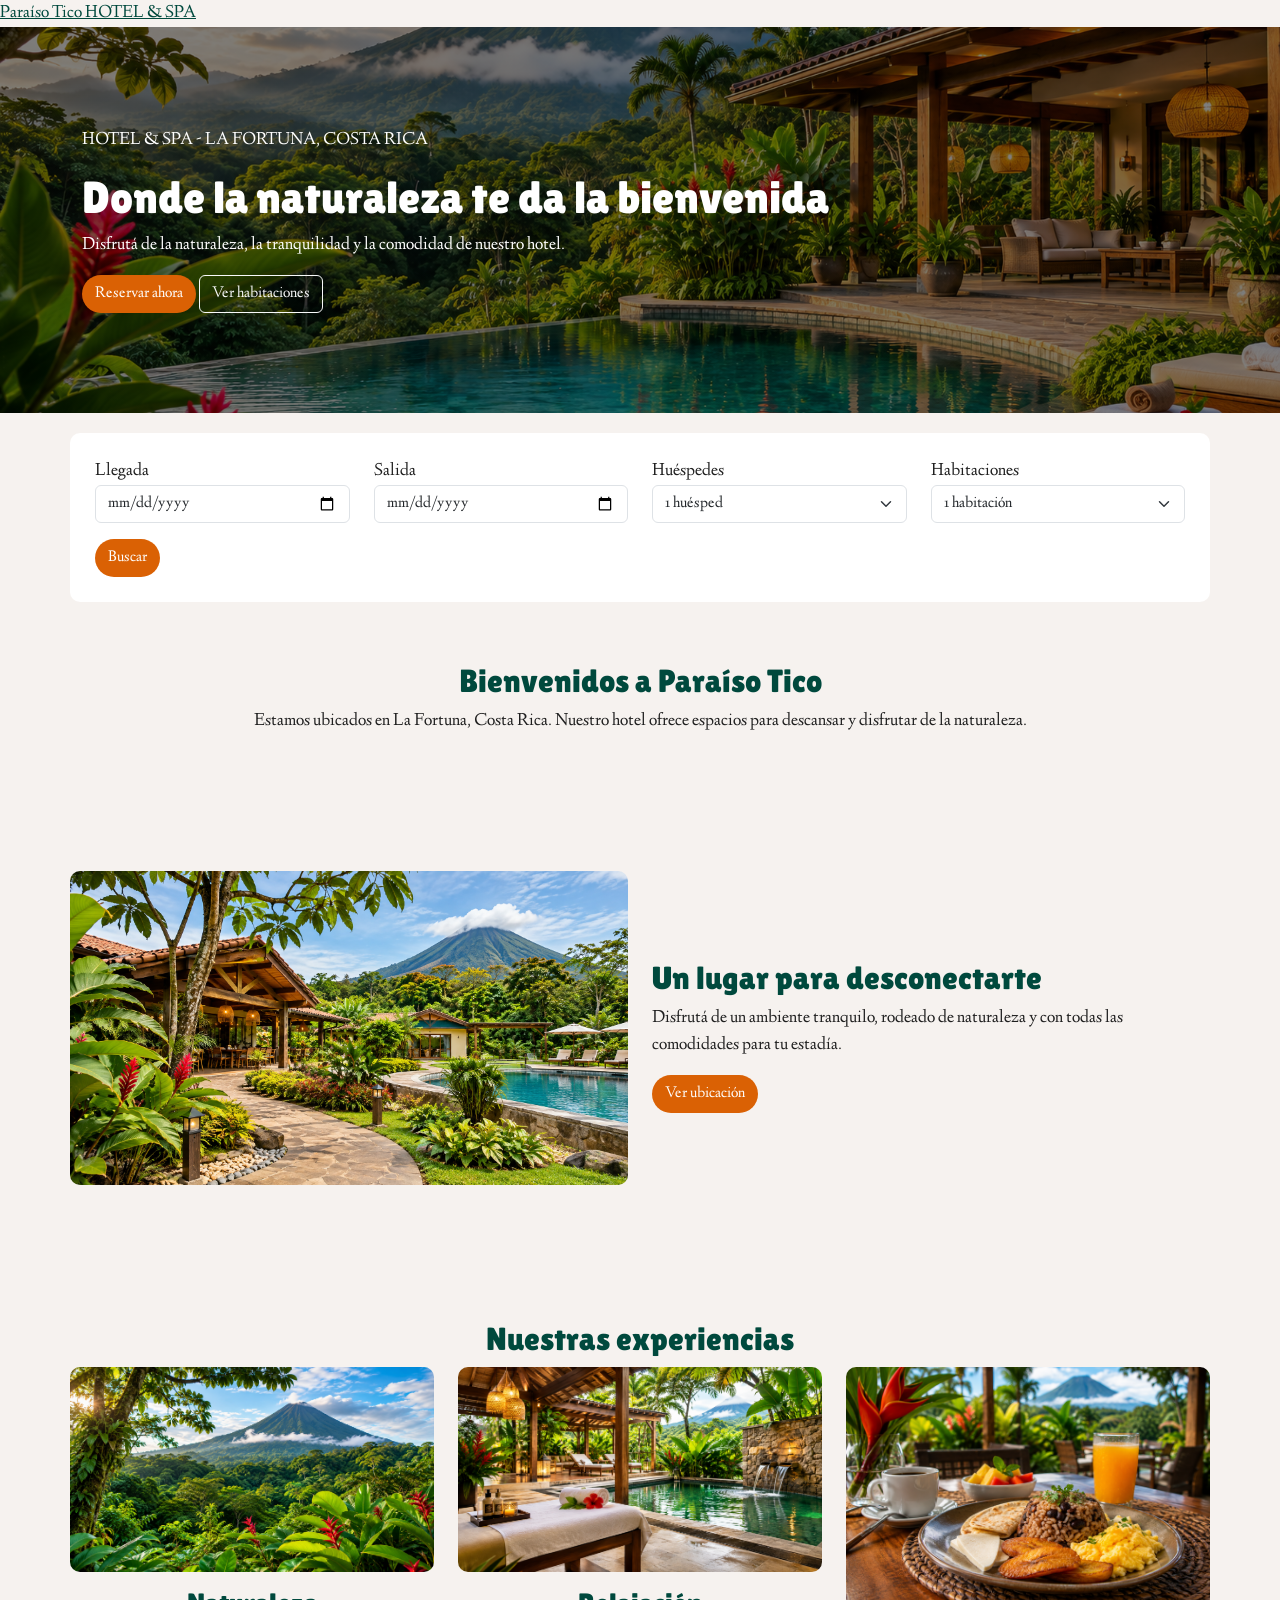
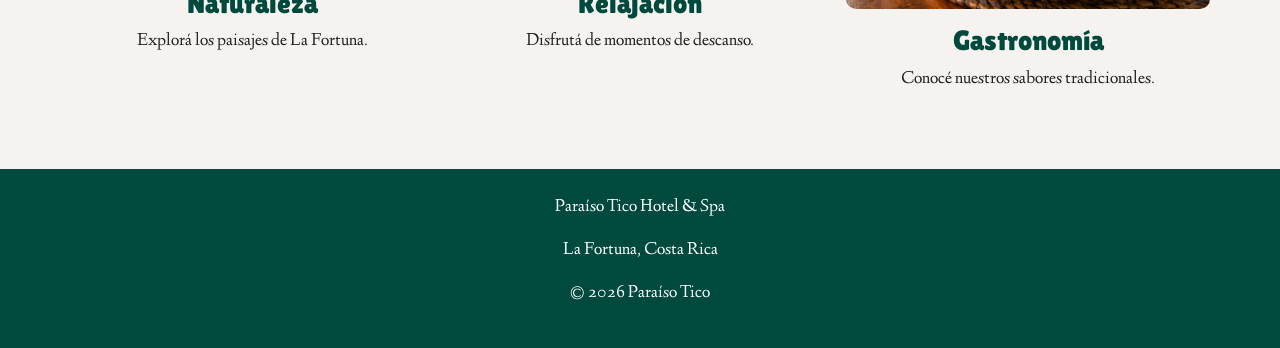
==== commit 588570ad: "Merge remote-tracking branch 'origin/Inicio-Denisse' into feat/login" ====
--- a/index.html
+++ b/index.html
@@ -15,7 +15,9 @@
 </head>
 
 <body>
-   <header class="siteHeader" data-component="componentes/header.html"></header>
+   <header class="header-content" data-component="componentes/header/header.html"></header>
+
+   <main></main>
 
    <main>
 
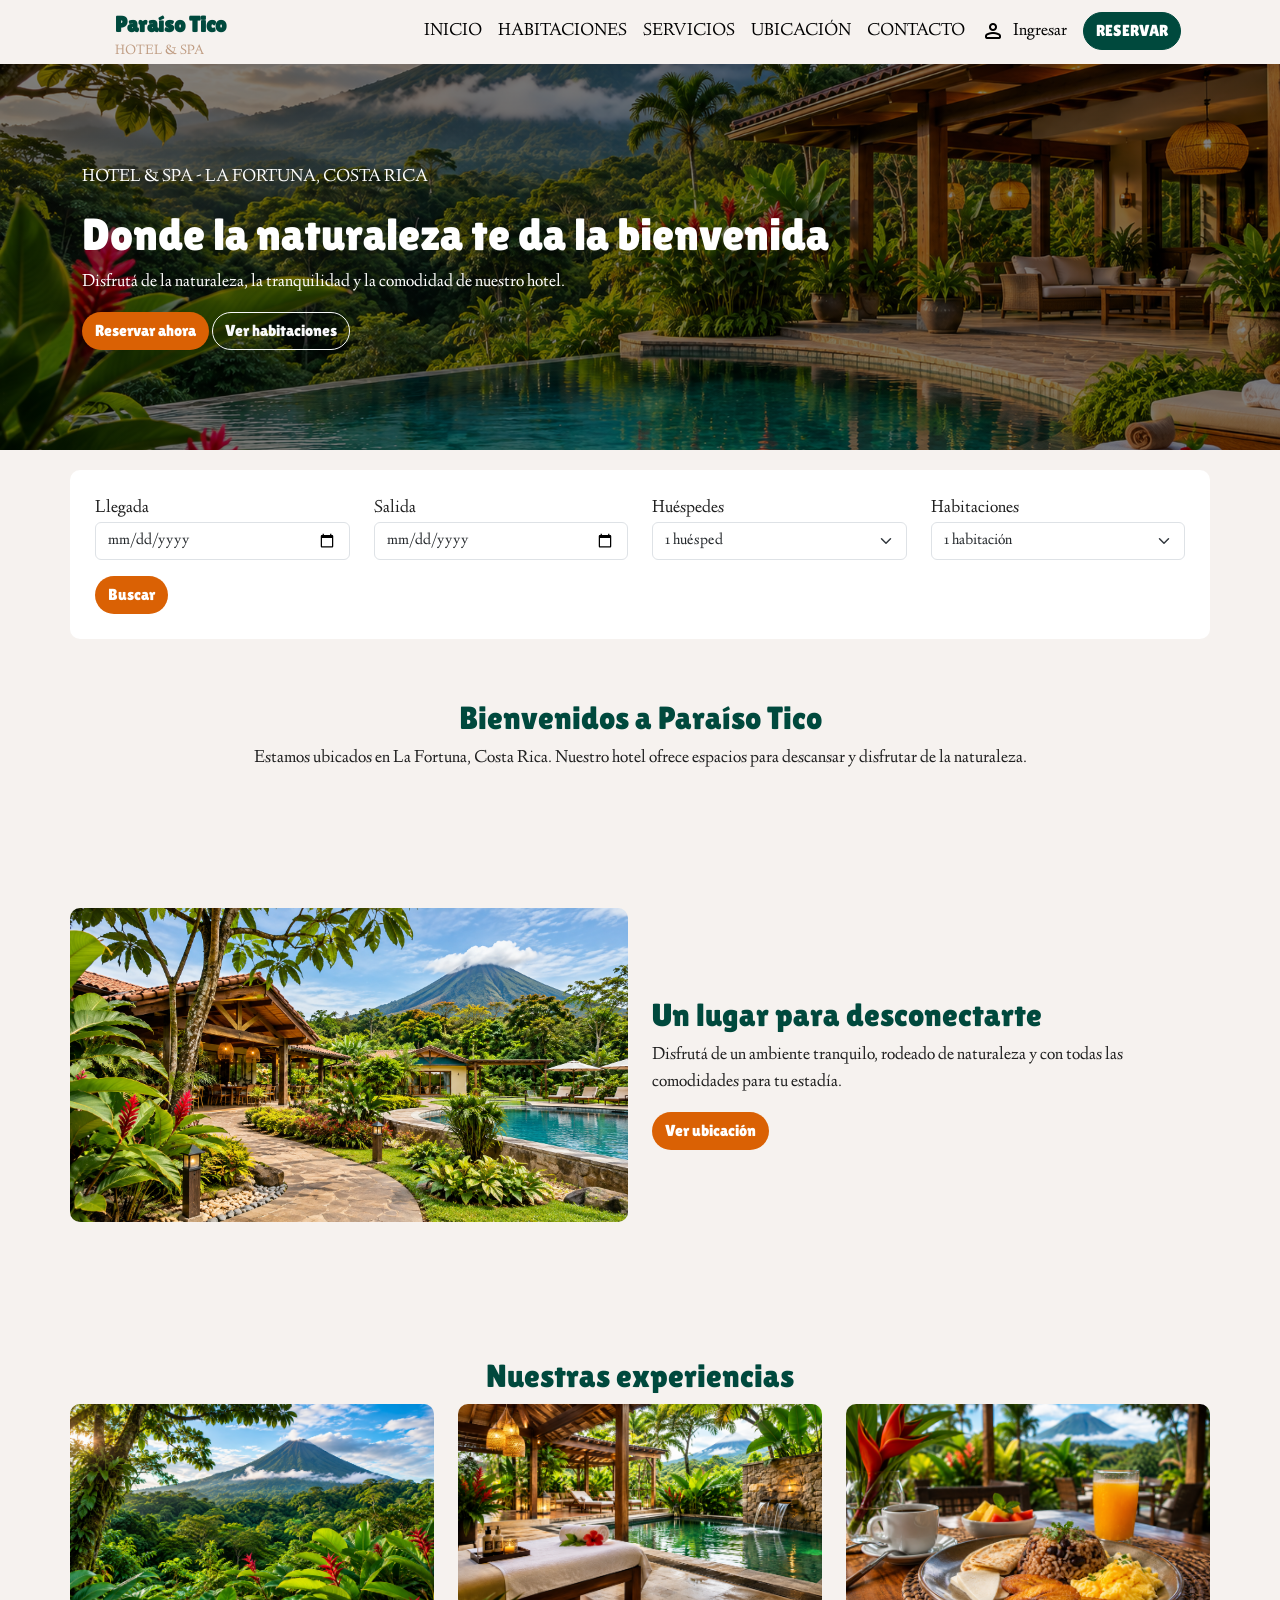
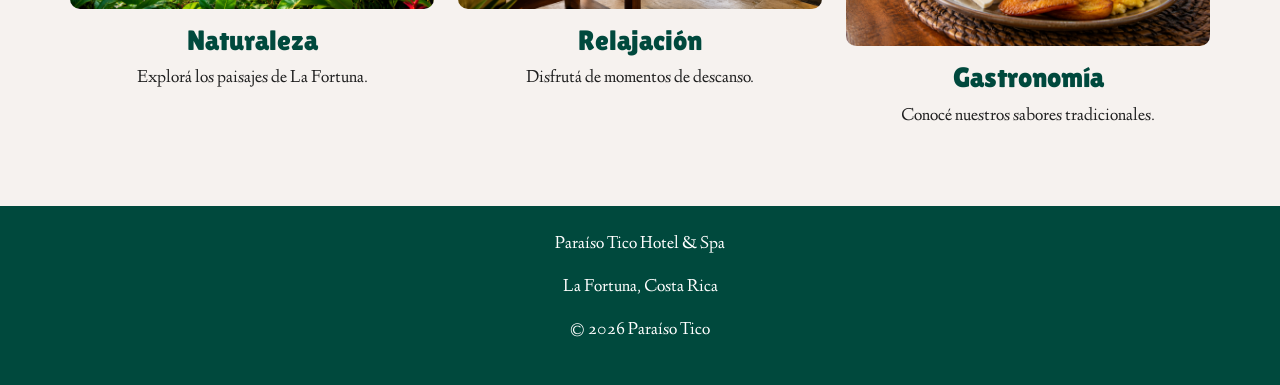
==== commit e8e6d4b2: "Add header component and styles; remove old header implementation" ====
--- a/index.html
+++ b/index.html
@@ -12,10 +12,11 @@
    <link rel="stylesheet" href="assets/vendor/bootstrap/css/bootstrap.min.css">
    <link rel="stylesheet" href="assets/css/estilos.css">
    <link rel="stylesheet" href="assets/css/inicio.css">
+   <link rel="stylesheet" href="assets/css/header.css">
 </head>
 
 <body>
-   <header class="header-content" data-component="componentes/header/header.html"></header>
+   <header class="header-content" data-component="componentes/header.html"></header>
 
    <main></main>
 
--- a/assets/css/estilos.css
+++ b/assets/css/estilos.css
@@ -26,7 +26,10 @@
    --colors-gris2: #6e6760;
    --colors-gris3: #8c847d;
 
+   --colors-black1: #000000;
+
    --colors-rojo1: #b5402f;
+   --colors-rojo2: #f8e6e2;
 
    --fonts-principal1: "Lilita One", system-ui, sans-serif;
    --fonts-secundario1: "Linden Hill", Georgia, serif;
@@ -36,6 +39,8 @@
    --radius-redondo1: 999px;
    --radius-suave1: 12px;
 }
+
+h1,h2,h3,h4,h5,.btn,.precio { font-family: 'Lilita One', system-ui; font-weight: 400; }
 
 body {
    font-family: var(--fonts-secundario1);
@@ -44,408 +49,362 @@
    background: var(--colors-blanco2);
 }
 
-a {
-   color: var(--colors-principal1);
-}
-
-a:hover {
-   color: var(--colors-principal2);
-}
-
-h1,h2,h3,h4,h5,h6 {
+.btn {
    font-family: var(--fonts-principal1);
-   font-weight: 400;
-}
-
-.material-symbols-rounded {
-   font-size: 1.375rem;
-   line-height: 1;
-   vertical-align: middle;
-   user-select: none;
-}
-
-a:focus-visible,
-button:focus-visible {
-   outline: 2px solid var(--colors-principal1);
-   outline-offset: 2px;
-   box-shadow: none;
-}
-
-.siteHeader {
-   position: relative;
-   min-height: 64px;
-   overflow: hidden;
-   background-color: var(--colors-blanco2);
-   box-shadow: var(--shadows-header1);
-}
-
-.siteHeader::before,
-.siteHeader::after {
-   content: "";
-   position: absolute;
-   top: 0;
-   width: 63px;
-   height: 50px;
-   background: url("../img/hojas-decorativas.png") no-repeat left top / contain;
-   mix-blend-mode: multiply;
-   pointer-events: none;
-}
-
-.siteHeader::before {
-   left: 0;
-}
-
-.siteHeader::after {
-   right: 0;
-   width: 99px;
-   height: 78px;
-   transform: scaleX(-1);
-}
-
-.siteHeader .navbar {
-   position: relative;
-   z-index: 1;
-   padding-block: 0.625rem;
-}
-
-.brand {
-   display: flex;
-   flex-direction: column;
-   line-height: 1.1;
-   text-decoration: none;
-}
-
-.brandName {
-   font-family: var(--fonts-principal1);
-   font-size: 1.25rem;
-   color: var(--colors-bosque1);
-}
-
-.brandSubtitle {
-   font-size: 0.6875rem;
-   letter-spacing: 0.14em;
-   color: var(--colors-negocio4);
-}
-
-.iconButton {
-   display: inline-flex;
-   border: 1px solid var(--colors-negocio1);
    border-radius: var(--radius-redondo1);
-   width: 44px;
-   background-color: var(--colors-blanco1);
-   color: var(--colors-principal1);
-   justify-content: center;
-   align-items: center;
-   padding: 0;
-   height: 44px;
-   text-decoration: none;
-   transition: background-color 0.2s ease;
-}
-
-.iconButton:hover {
-   background-color: var(--colors-bosque4);
-   color: var(--colors-principal1);
-}
-
-.iconButtonBook {
-   background-color: var(--colors-negocio1);
-   color: var(--colors-gris1);
-}
-
-.iconButtonBook:hover {
-   background-color: var(--colors-negocio2);
-   color: var(--colors-gris1);
-}
-
-.siteHeader .offcanvas {
-   width: 320px;
-   background: var(--colors-blanco2);
-}
-
-.siteHeader .offcanvas-header,
-.siteHeader .offcanvas-body {
-   padding: 24px;
-}
-
-.siteHeader .offcanvas-header .brandName {
-   font-size: 1.375rem;
-}
-
-.siteHeader .offcanvas-header .brandSubtitle {
-   font-size: 0.75rem;
-}
-
-.mainMenu .nav-link {
-   display: flex;
-   align-items: center;
-   justify-content: space-between;
-   padding: 0.9rem 0.75rem;
-   border-radius: var(--radius-suave1);
-   font-family: var(--fonts-principal1);
-   font-size: 1.375rem;
-   color: var(--colors-gris1);
-}
-
-.mainMenu .nav-item + .nav-item {
-   border-top: 1px solid rgb(191 156 130 / 50%);
-}
-
-.mainMenu .nav-link:hover {
-   color: var(--colors-principal1);
-}
-
-.mainMenu .nav-link.active {
-   background-color: var(--colors-bosque4);
-   color: var(--colors-principal1);
-}
-
-.mainMenu .nav-link .material-symbols-rounded {
-   color: var(--colors-negocio4);
-}
-
-.headerActions {
-   display: flex;
-   flex-direction: column;
-   gap: 0.75rem;
-   margin-top: 1.5rem;
-   padding-top: 1.75rem;
-   border-top: 1px solid var(--colors-negocio1);
-}
-
-.loginButton,.bookButton {
-   display: inline-flex;
-   align-items: center;
-   font-family: var(--fonts-principal1);
-   font-size: 1.125rem;
-   gap: 0.5rem;
-   min-height: 54px;
-   text-decoration: none;
-   justify-content: center;
-   border-radius: var(--radius-redondo1);
-   transition:
-      background-color 0.2s ease,
-      color 0.2s ease;
-}
-
-.loginButton {
-   border: 1px solid var(--colors-principal1);
-   color: var(--colors-principal1);
-}
-
-.loginButton:hover {
-   background-color: var(--colors-principal1);
-   color: var(--colors-blanco1);
-}
-
-.bookButton {
-   border: 1px solid var(--colors-secundario2);
-   background-color: var(--colors-secundario2);
-   color: var(--colors-blanco1);
-}
-
-.bookButton:hover {
-   background-color: var(--colors-secundario1);
-   color: var(--colors-blanco1);
-}
-
-.loginButton .material-symbols-rounded, .bookButton .material-symbols-rounded {
-   font-size: 1.25rem;
-}
-
-.headerContact {
-   margin-top: 2.25rem;
-   font-size: 0.9375rem;
-   color: var(--colors-gris2);
-}
-
-.headerContact p {
-   display: flex;
-   align-items: center;
-   gap: 0.5rem;
-   margin-bottom: 0.625rem;
-}
-
-.headerContact a {
-   color: inherit;
-   text-decoration: none;
-}
-
-.headerContact .material-symbols-rounded {
-   font-size: 1.125rem;
-   color: var(--colors-negocio4);
-}
-
-.socialLinks {
-   display: flex;
-   gap: 0.75rem;
-   margin-top: 1.5rem;
-}
-
-.socialLinks a {
-   display: inline-flex;
-   align-items: center;
-   justify-content: center;
-   border-radius: var(--radius-redondo1);
-   background-color: var(--colors-principal1);
-   color: var(--colors-blanco1);
-   width: 44px;
-   height: 44px;
-   transition: background-color 0.2s ease;
-}
-
-.socialLinks a:hover {
-   background-color: var(--colors-principal2);
-}
-
-.socialLinks svg {
-   width: 20px;
-   height: 20px;
-}
-
-/* Que nos permita manejar en celulares y tablets */
-@media (min-width: 768px) {
-   .siteHeader {
-      min-height: 72px;
-   }
-
-   .siteHeader .navbar {
-      padding-block: 0.875rem;
-   }
-
-   .brandName {
-      font-size: 1.375rem;
-   }
-
-   .brandSubtitle {
-      font-size: 0.75rem;
-   }
-
-   .siteHeader::before {
-      width: 73px;
-      height: 58px;
-   }
-
-   .siteHeader::after {
-      width: 115px;
-      height: 91px;
-   }
-}
-
-@media (min-width: 992px) {
-   .siteHeader {
-      min-height: 92px;
-      box-shadow: none;
-   }
-
-   .siteHeader .navbar {
-      padding-block: 1.25rem;
-   }
-
-   .siteHeader::before {
-      width: 94px;
-      height: 74px;
-   }
-
-   .siteHeader::after {
-      width: 147px;
-      height: 117px;
-   }
-
-   .brandSubtitle {
-      font-size: 1rem;
-      letter-spacing: 0.02em;
-   }
-
-   .siteHeader .offcanvas-body {
-      align-items: center;
-   }
-
-   .mainMenu {
-      gap: 0.25rem;
-   }
-
-   .mainMenu .nav-item + .nav-item {
-      border-top: 0;
-   }
-
-   .mainMenu .nav-link {
-      position: relative;
-      padding: 0.5rem 0.625rem;
-      font-family: var(--fonts-secundario1);
-      font-size: 1.0625rem;
-      text-transform: uppercase;
-   }
-
-   .mainMenu .nav-link.active {
-      background-color: transparent;
-      color: var(--colors-gris1);
-   }
-
-   .mainMenu .nav-link.active::after {
-      content: "";
-      position: absolute;
-      right: 0.625rem;
-      bottom: 0.2rem;
-      left: 0.625rem;
-      height: 1px;
-      background-color: var(--colors-gris1);
-   }
-
-   .headerActions {
-      flex-direction: row;
-      align-items: center;
-      gap: 1.5rem;
-      margin: 0 0 0 0.75rem;
-      padding: 0;
-      border-top: 0;
-   }
-
-   .loginButton {
-      min-height: auto;
-      border: 0;
-      font-family: var(--fonts-secundario1);
-      font-size: 1.0625rem;
-      color: var(--colors-gris1);
-   }
-
-   .loginButton:hover {
-      background-color: transparent;
-      color: var(--colors-principal1);
-   }
-
-   .loginButton::before {
-      content: "";
-      width: 1px;
-      height: 24px;
-      margin-right: 0.75rem;
-      background-color: var(--colors-negocio1);
-   }
-
-   .bookButton {
-      min-height: 45px;
-      padding-inline: 1.75rem;
-      background-color: var(--colors-negocio1);
-      font-family: var(--fonts-secundario1);
-      font-size: 1.0625rem;
-      border-color: var(--colors-negocio1);
-      border-radius: 20px;
-      text-transform: uppercase;
-      color: var(--colors-gris1);
-   }
-
-   .bookButton:hover {
-      border-color: var(--colors-negocio2);
-      background-color: var(--colors-negocio2);
-      color: var(--colors-gris1);
-   }
-}
-
-@media (min-width: 1200px) {
-   .mainMenu {
-      gap: 1.25rem;
-   }
-
-   .headerActions {
-      gap: 2rem;
-   }
-}
+}
+
+.btn-primary {
+   border-color: var(--colors-principal1);
+   background: var(--colors-principal1);
+}
+
+.btn-primary:hover,
+.btn-primary:focus-visible {
+   border-color: var(--colors-principal2);
+   background: var(--colors-principal2);
+}
+
+/* Estilos generales de habitaciones */
+
+/* Colores y tipografias oficiales del hotel*/
+:root {
+  --verde-bosque: #00493d;
+  --verde-hoja: #1c4500;
+  --dorado: #d6a558;
+  --crema: #f6f2ef;
+  --tinta: #1f1f1f;
+  --fuente-titulo: 'Lilita One', sans-serif;
+  --fuente-texto: 'Linden Hill', serif;
+}
+
+/* Evita que los espacios aumenten el tamaño de los elementos de formna inesperada*/
+* {
+  box-sizing: border-box;
+}
+
+/* Diseño general de la páginal*/
+body {
+  font-family: var(--fuente-texto);
+  margin: 0;
+  background-color: var(--crema);
+  color: var(--tinta);
+}
+
+/* Encabezado principal*/
+
+/* Organiza el logo, menú y boton horizontalmente*/
+.encabezado {
+    display: flex;
+    justify-content: space-between;
+    align-items: center;
+    gap: 24px;
+    background-color: var(--crema);
+    padding: 18px 5%;
+}
+
+/* Logo del hotel*/
+/* Organiza el nombre y subtitulo uno debajo del otro*/
+.logo {
+    display: flex;
+    flex-direction: column;
+    text-decoration: none;
+}
+/*Nombre principal del hotel*/
+.nombre-hotel {
+    font-family: var(--fuente-titulo);
+    font-size: 26px;
+    color: var(--verde-hoja);
+}
+
+/* Texto hotel y spa*/
+.subtitulo-hotel {
+    font-size: 12px;
+    letter-spacing: 3px;
+    color: var(--verde-bosque);
+}
+
+/* Menú de navegación*/
+.menu {
+    display: flex;
+    gap: 24px;
+    align-items: center;
+    justify-content: center;
+    flex-wrap: wrap;
+}
+/* Diseño de cada enlace*/
+.menu a {
+    text-decoration: none;
+    color: var(--verde-hoja);
+    font-size: 15px;
+    transition: color 0.3s ease;
+    text-transform: uppercase;
+}
+/* Cambia el color cuando pasamos el mouse por encima */
+.menu a:hover {
+    color: var(--dorado);
+}
+
+/* Identifica la pagina en la que estamos*/ 
+.menu a.activo {
+    border-bottom: 2px solid var(--dorado);
+    font-weight: bold;
+}
+
+/* Botón de reserva*/
+.boton-reserva {
+    background-color: var(--dorado);
+    color: var(--tinta);
+    padding: 12px 22px;
+    border-radius: 30px;
+
+    font-family: var(--fuente-titulo);
+    font-size: 14px;
+    text-decoration: none;
+    white-space: nowrap;
+    transition: background-color 0.3s;
+}
+
+/* Efecto cuando pasamos el mouse por encima */
+.boton-reserva:hover {
+    background-color: var(--verde-bosque);
+    color: white;
+}
+/* Acomoda el encabezado en celulares y tablets*/   
+@media (max-width: 900px) {
+    .encabezado {
+        flex-direction: column;
+        text-align: center;
+    }
+    .menu {
+        gap: 14px;
+    }
+}
+
+/* Portada de habitaciones*/
+/* Contenedor principal de la portada */
+.portada-habitaciones {
+
+    /* Imagen de fondo con un degradado oscuro */
+    background:
+        linear-gradient(
+            rgba(0, 35, 25, 0.55),
+            rgba(0, 35, 25, 0.25)
+        ),
+        url('../img/portada-habitaciones.jpg');
+
+    /* Hace que la imagen cubra toda la portada */
+    background-size: cover;
+
+    /* Centra la fotografía */
+    background-position: center;
+
+    /* Evita que la imagen se repita */
+    background-repeat: no-repeat;
+
+    /* Establece una altura mínima */
+    min-height: 430px;
+
+    /* Permite organizar el contenido */
+    display: flex;
+
+    /* Centra los textos verticalmente */
+    align-items: center;
+
+    /* Agrega espacio dentro de la portada */
+    padding: 60px 8%;
+}
+
+/* Contenedor de los textos */
+.contenido-portada {
+    width: 100%;
+    max-width: 600px;
+    color: white;
+}
+
+/* Etiqueta pequeña HABITACIONES */
+.etiqueta-portada {
+    font-family: var(--fuente-texto);
+    font-size: 14px;
+    letter-spacing: 3px;
+    text-transform: uppercase;
+    color: white;
+}
+
+/* Título principal de la portada */
+.portada-habitaciones h1 {
+    font-family: var(--fuente-titulo);
+    color: white;
+    font-size: clamp(32px, 4vw, 52px);
+    margin: 20px 0;
+    line-height: 1.1;
+}
+
+/* Descripción de las habitaciones */
+.portada-habitaciones p {
+    font-family: var(--fuente-texto);
+    font-size: 20px;
+    color: white;
+    line-height: 1.5;
+    max-width: 500px;
+}
+
+/* DISEÑO PARA CELULARES Y TABLETS*/
+
+@media (max-width: 768px) {
+
+    /* Ajusta la portada a pantallas pequeñas */
+    .portada-habitaciones {
+        min-height: 350px;
+        padding: 40px 6%;
+    }
+
+    /* Reduce el tamaño del título */
+    .portada-habitaciones h1 {
+        font-size: clamp(30px, 7vw, 42px);
+    }
+
+    /* Reduce el tamaño de la descripción */
+    .portada-habitaciones p {
+        font-size: 17px;
+    }
+}
+
+/* CONSULTA DE DISPONIBILIDAD */
+/* Espacio donde se encuentra el formulario */
+.seccion-disponibilidad {
+    padding: 0 50px 6%;
+}
+/* Contenedor principal del formulario */
+.formulario-disponibilidad {
+    background-color: white ;
+    padding: 25px;
+    border-radius: 16px;
+    box-shadow: 0 8px 24px rgba(0, 0, 0, 0.10);
+    max-width: 1250px;
+    margin: -45px auto 0 auto;
+    position: relative;
+    z-index: 2;
+}
+
+/* Titulo del formulario */
+.formulario-disponibilidad h2 {
+    font-family: var(--fuente-titulo);
+    color: #9b6e4d;
+    font-size: 18px;
+    margin: 0 0 18px;
+}
+/* Organiza los campos horizontales */
+.campos-disponibilidad {
+    display: grid;
+    grid-template-columns: repeat(4, minmax(0, 1fr)) auto;
+    gap: 12px;
+   align-items: end;
+}
+/* Organiza cada etiqueta y su campo */
+.campo {
+    display: flex;
+    flex-direction: column;
+    gap: 6px;
+    min-width: 0;
+}
+/* Texto de las etiquetas */
+.campo label {
+    font-family: var(--fuente-texto);
+    font-size: 14px;
+    color: #9b6e4d;
+}
+/* Diseño de fechas y listas */
+.campo input,
+.campo select {
+    width: 100%;
+    min-height: 0;
+    padding: 12px;
+    border: 1px solid #dfcbb8;
+    border-radius: 8px;
+    background-color: var(--crema);
+    color: var(--tinta);
+    font-family: var(--fuente-texto);
+    font-size: 15px;
+}
+/*Botón para buscar habitaciones */
+.boton-buscar {
+    background-color:  var(--verde-bosque);
+    color: white;
+    border: none;
+    padding: 14px 18px;
+    border-radius: 8px;
+    cursor: pointer;
+    font-family: var(--fuente-titulo);
+    white-space: nowrap;
+}
+/*Efecto al pasar el mouse sobre el botón */
+.boton-buscar:hover {
+    background-color: var(--verde-hoja);
+}
+/* Diseño para tablets */
+@media (max-width: 1100px) {
+    .campos-disponibilidad {
+        grid-template-columns: repeat(2, minmax(0, 1fr));
+    }
+    .boton-buscar {
+        grid-column: 1 / -1;
+    }
+}
+/* Diseño para celulares*/
+@media (max-width: 600px) {
+    .campos-disponibilidad {
+        grid-template-columns: 1fr;
+    }
+    /* Reduce los espacios laterales */
+    .seccion-disponibilidad {
+        padding: 0 16px 40px;
+    }
+    /* Ajusta el espacio interno del formulario */
+    .formulario-disponibilidad {
+        padding: 20px;
+    }
+}
+/* Seccion de habitaciones */
+
+/* Espacio principal donde mostraremos las habitaciones */
+.seccion-habitaciones {
+    padding: 60ox 8%;
+    background-color: var(--crema);
+}
+/* Organiza y centra el titulo y la descripcion */
+.encabezado-habitaciones {
+    text-align: center;
+    max-width: 700px;
+    margin: 0 auto 40px auto;
+}
+/* Texto pequeño encima del titulo */
+.etiqueta-habitaciones {
+    font-family: var(--fuente-texto);
+    font-size: 14px;
+    letter-spacing: 2px;
+    color: #9b6e4d;
+}
+/*  Titulo Nuestras Habitaciones */
+.encabezado-habitaciones h2 {
+    font-family: var(--fuente-titulo);
+    color: var(--verde-hoja);
+    font-size: 38px;
+    margin: 15px 0;
+}
+/*  Descripcion debajo del titulo */
+.encabezado-habitaciones p {
+    font-family: var(--fuente-texto);
+    font-size: 18px;
+    color:var(--tinta);
+    line-height: 1.6;
+}
+/* Ajustes para celulares */
+@media (max-width: 600px) {
+    .seccion-habitaciones {
+        padding: 40px 6%;
+    }
+    .encabezado-habitaciones h2 {
+        font-size: 30px;
+    }
+}
--- a/assets/css/header.css
+++ b/assets/css/header.css
@@ -0,0 +1,100 @@
+.header-content {
+   position: relative;
+   min-height: 64px;
+   overflow: hidden;
+   background-color: var(--colors-blanco2);
+   box-shadow: var(--shadows-header1);
+}
+
+.brand-logo{
+    display: flex;
+    flex-direction: column;
+    margin-left: 1rem;
+    margin-top: 0.5rem;
+}
+
+.brand-name{
+    font-family: var(--fuente-titulo);
+    font-size: 22px;
+    color: var(--colors-principal1);
+    font-weight: 700;
+}
+
+.brand-subtitle{
+    font-family: var(--fonts-secundario1);
+    font-size: 14px;
+    color: var(--colors-negocio1);
+    font-weight: 400;
+}
+
+.main-header{
+    width: 100%;
+}
+
+.link-main-logo{
+    text-decoration: none;
+}
+
+.nav-item{
+    margin-right: 1rem;
+    display: inline-block;
+    color: var(--colors-black1);
+    font-family: var(--colors-negocio1);
+}
+
+.nav-item:hover{
+    color: var(--colors-principal1);
+}
+
+.nav-item a{
+    text-decoration: none;   
+    color: inherit;
+}
+
+.button-container{
+    margin-left: 1rem;
+}
+
+.login-container{
+    display: flex;
+    align-items: center;
+    gap: 0.5rem;
+    text-decoration: none;
+    color: var(--colors-black1);
+}
+
+.login-container:hover{
+
+    color: var(--colors-principal1);
+}
+
+.menu-icon-container{
+    display: none;
+}
+
+.login-container{
+    cursor: pointer;
+    
+}
+
+@media (max-width: 920px) {
+.nav-item{
+    display: none;
+}
+
+.login-container{
+    display: none;
+}
+
+
+.menu-icon-container{
+    display: flex;
+    align-items: center;
+    justify-content: center;
+    margin-left: 1rem;
+    border: 1.5px solid var(--colors-negocio1);
+    border-radius: 50%;
+    padding: 5px;
+    color: var(--colors-principal1);
+}
+}
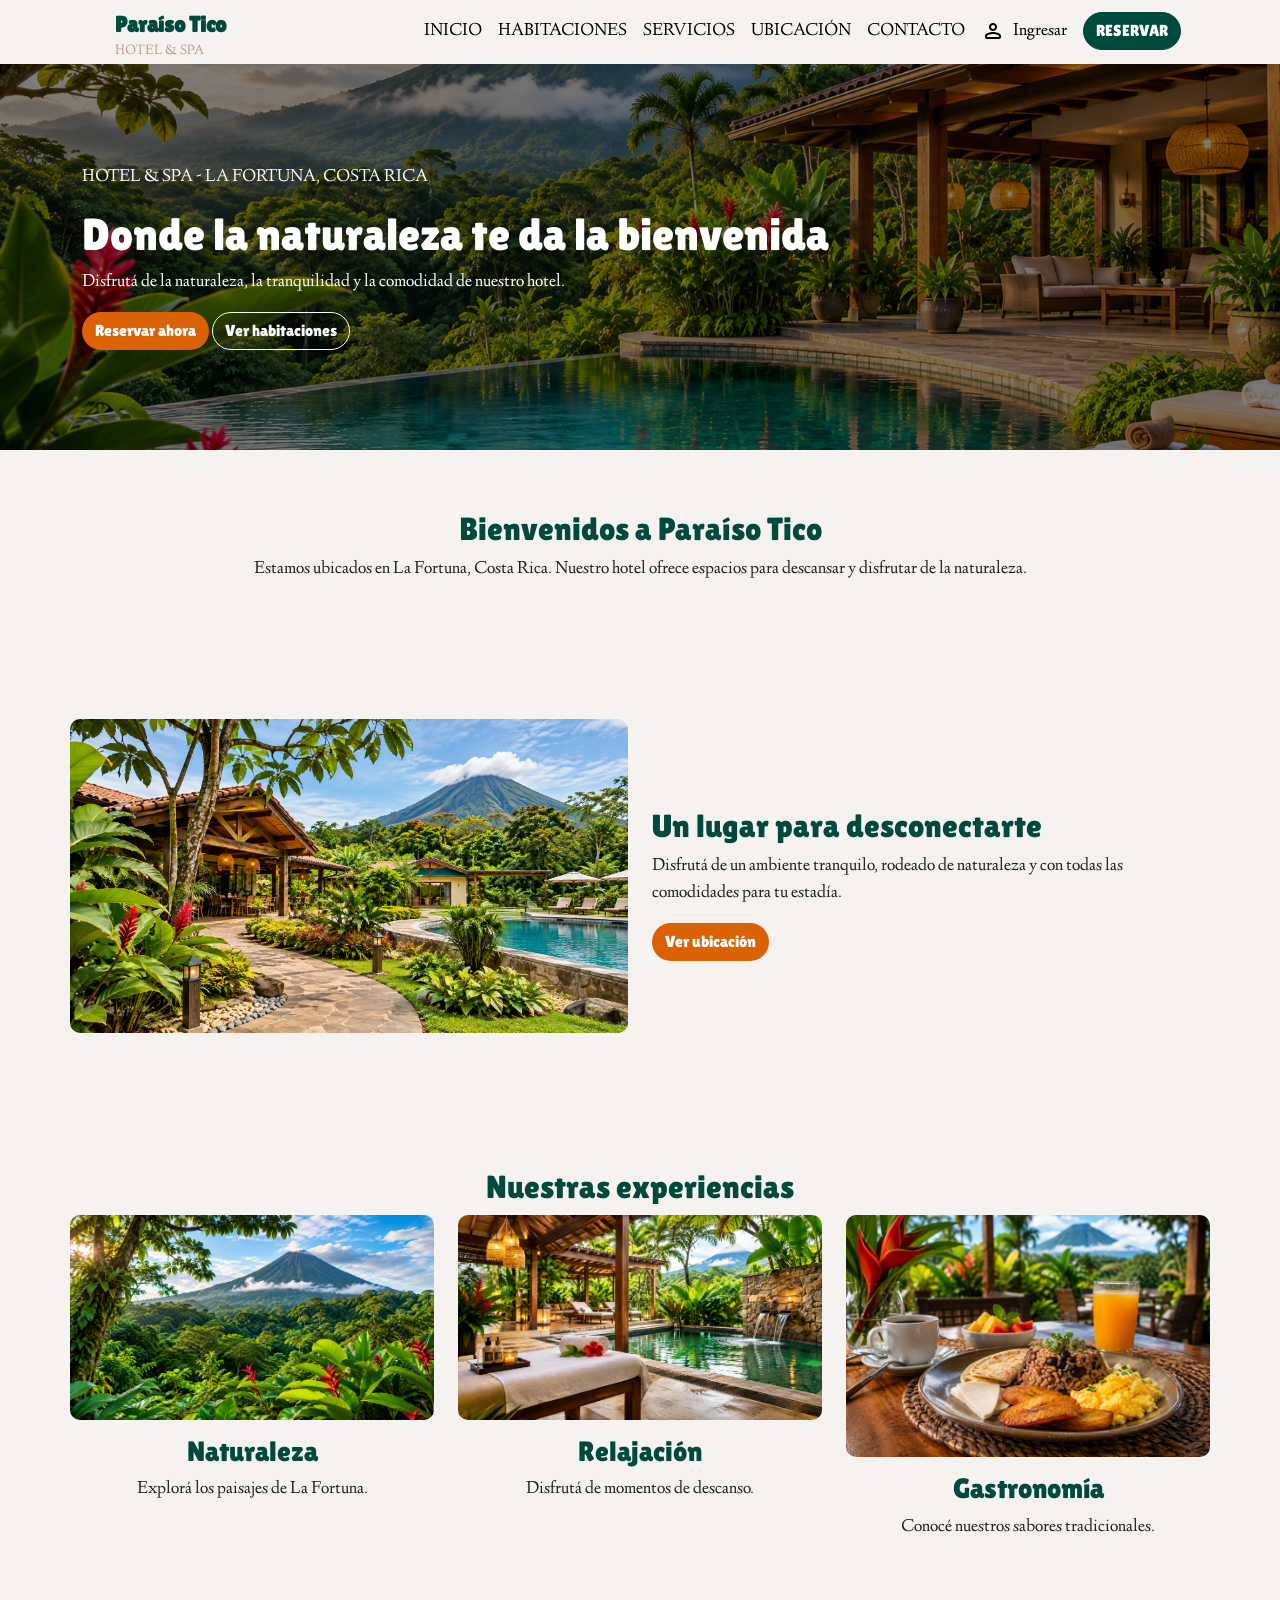
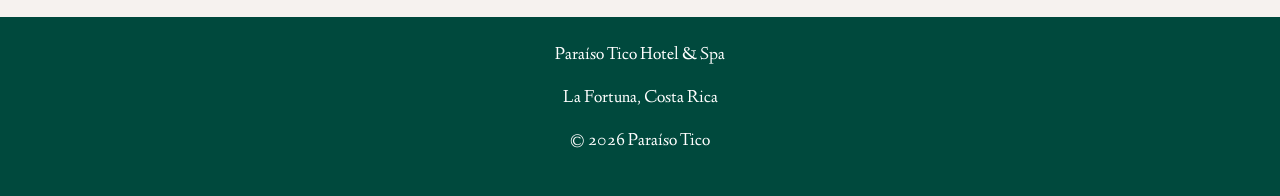
==== commit cd05ea24: "Remove search form section from index.html" ====
--- a/index.html
+++ b/index.html
@@ -10,6 +10,7 @@
    <link rel="stylesheet" href="https://fonts.googleapis.com/css2?family=Lilita+One&family=Linden+Hill&display=swap">
    <link rel="stylesheet" href="https://fonts.googleapis.com/css2?family=Material+Symbols+Rounded:opsz,wght,FILL,GRAD@20..48,100..700,0..1,-50..200&display=block">
    <link rel="stylesheet" href="assets/vendor/bootstrap/css/bootstrap.min.css">
+   <link rel="stylesheet" href="https://fonts.googleapis.com/css2?family=Material+Symbols+Outlined:opsz,wght,FILL,GRAD@24,400,0,0&icon_names=favorite" />
    <link rel="stylesheet" href="assets/css/estilos.css">
    <link rel="stylesheet" href="assets/css/inicio.css">
    <link rel="stylesheet" href="assets/css/header.css">
@@ -17,8 +18,6 @@
 
 <body>
    <header class="header-content" data-component="componentes/header.html"></header>
-
-   <main></main>
 
    <main>
 
@@ -45,53 +44,7 @@
 
          </div>
       </section>
-
-      <!-- Buscar habitaciones -->
-      <section class="container busqueda">
-
-         <form action="reserva.html" method="get">
-            <div class="row">
-
-               <div class="col-md-3">
-                  <label for="llegada">Llegada</label>
-                  <input type="date" id="llegada" name="llegada"
-                     class="form-control" required>
-               </div>
-
-               <div class="col-md-3">
-                  <label for="salida">Salida</label>
-                  <input type="date" id="salida" name="salida"
-                     class="form-control" required>
-               </div>
-
-               <div class="col-md-3">
-                  <label for="huespedes">Huéspedes</label>
-                  <select id="huespedes" name="huespedes" class="form-select">
-                     <option value="1">1 huésped</option>
-                     <option value="2">2 huéspedes</option>
-                     <option value="3">3 huéspedes</option>
-                     <option value="4">4 huéspedes</option>
-                  </select>
-               </div>
-
-               <div class="col-md-3">
-                  <label for="habitaciones">Habitaciones</label>
-                  <select id="habitaciones" name="habitaciones" class="form-select">
-                     <option value="1">1 habitación</option>
-                     <option value="2">2 habitaciones</option>
-                     <option value="3">3 habitaciones</option>
-                  </select>
-               </div>
-
-            </div>
-
-            <button type="submit" class="btn boton mt-3">
-               Buscar
-            </button>
-         </form>
-
-      </section>
-
+      
       <!-- parte de la bienvenida -->
       <section class="container seccion text-center">
 
@@ -177,6 +130,7 @@
    <script src="assets/vendor/jquery/jquery.min.js"></script>
    <script src="assets/vendor/bootstrap/js/bootstrap.bundle.min.js"></script>
    <script src="assets/js/main.js"></script>
+   <script src="assets/js/showMenu.js"></script>
 </body>
 
 </html>
--- a/assets/css/estilos.css
+++ b/assets/css/estilos.css
@@ -74,8 +74,8 @@
   --dorado: #d6a558;
   --crema: #f6f2ef;
   --tinta: #1f1f1f;
-  --fuente-titulo: 'Lilita One', sans-serif;
-  --fuente-texto: 'Linden Hill', serif;
+  --fonts-titulo: 'Lilita One', sans-serif;
+  --fonts-texto: 'Linden Hill', serif;
 }
 
 /* Evita que los espacios aumenten el tamaño de los elementos de formna inesperada*/
@@ -85,7 +85,7 @@
 
 /* Diseño general de la páginal*/
 body {
-  font-family: var(--fuente-texto);
+  font-family: var(--fonts-texto);
   margin: 0;
   background-color: var(--crema);
   color: var(--tinta);
@@ -112,7 +112,7 @@
 }
 /*Nombre principal del hotel*/
 .nombre-hotel {
-    font-family: var(--fuente-titulo);
+    font-family: var(--fonts-titulo);
     font-size: 26px;
     color: var(--verde-hoja);
 }
@@ -158,7 +158,7 @@
     padding: 12px 22px;
     border-radius: 30px;
 
-    font-family: var(--fuente-titulo);
+    font-family: var(--fonts-titulo);
     font-size: 14px;
     text-decoration: none;
     white-space: nowrap;
@@ -224,7 +224,7 @@
 
 /* Etiqueta pequeña HABITACIONES */
 .etiqueta-portada {
-    font-family: var(--fuente-texto);
+    font-family: var(--fonts-texto);
     font-size: 14px;
     letter-spacing: 3px;
     text-transform: uppercase;
@@ -233,7 +233,7 @@
 
 /* Título principal de la portada */
 .portada-habitaciones h1 {
-    font-family: var(--fuente-titulo);
+    font-family: var(--fonts-titulo);
     color: white;
     font-size: clamp(32px, 4vw, 52px);
     margin: 20px 0;
@@ -242,7 +242,7 @@
 
 /* Descripción de las habitaciones */
 .portada-habitaciones p {
-    font-family: var(--fuente-texto);
+    font-family: var(--fonts-texto);
     font-size: 20px;
     color: white;
     line-height: 1.5;
@@ -289,7 +289,7 @@
 
 /* Titulo del formulario */
 .formulario-disponibilidad h2 {
-    font-family: var(--fuente-titulo);
+    font-family: var(--fonts-titulo);
     color: #9b6e4d;
     font-size: 18px;
     margin: 0 0 18px;
@@ -310,7 +310,7 @@
 }
 /* Texto de las etiquetas */
 .campo label {
-    font-family: var(--fuente-texto);
+    font-family: var(--fonts-texto);
     font-size: 14px;
     color: #9b6e4d;
 }
@@ -324,7 +324,7 @@
     border-radius: 8px;
     background-color: var(--crema);
     color: var(--tinta);
-    font-family: var(--fuente-texto);
+    font-family: var(--fonts-texto);
     font-size: 15px;
 }
 /*Botón para buscar habitaciones */
@@ -335,7 +335,7 @@
     padding: 14px 18px;
     border-radius: 8px;
     cursor: pointer;
-    font-family: var(--fuente-titulo);
+    font-family: var(--fonts-titulo);
     white-space: nowrap;
 }
 /*Efecto al pasar el mouse sobre el botón */
@@ -380,21 +380,21 @@
 }
 /* Texto pequeño encima del titulo */
 .etiqueta-habitaciones {
-    font-family: var(--fuente-texto);
+    font-family: var(--fonts-texto);
     font-size: 14px;
     letter-spacing: 2px;
     color: #9b6e4d;
 }
 /*  Titulo Nuestras Habitaciones */
 .encabezado-habitaciones h2 {
-    font-family: var(--fuente-titulo);
+    font-family: var(--fonts-titulo);
     color: var(--verde-hoja);
     font-size: 38px;
     margin: 15px 0;
 }
 /*  Descripcion debajo del titulo */
 .encabezado-habitaciones p {
-    font-family: var(--fuente-texto);
+    font-family: var(--fonts-texto);
     font-size: 18px;
     color:var(--tinta);
     line-height: 1.6;
--- a/assets/css/header.css
+++ b/assets/css/header.css
@@ -1,100 +1,127 @@
 .header-content {
    position: relative;
+   z-index: 10;
    min-height: 64px;
-   overflow: hidden;
    background-color: var(--colors-blanco2);
    box-shadow: var(--shadows-header1);
 }
 
-.brand-logo{
-    display: flex;
-    flex-direction: column;
-    margin-left: 1rem;
-    margin-top: 0.5rem;
+.brand-logo {
+   display: flex;
+   flex-direction: column;
+   margin-left: 1rem;
+   margin-top: 0.5rem;
 }
 
-.brand-name{
-    font-family: var(--fuente-titulo);
-    font-size: 22px;
-    color: var(--colors-principal1);
-    font-weight: 700;
+.brand-name {
+   font-family: var(--fonts-titulo);
+   font-size: 22px;
+   color: var(--colors-principal1);
+   font-weight: 700;
 }
 
-.brand-subtitle{
-    font-family: var(--fonts-secundario1);
-    font-size: 14px;
-    color: var(--colors-negocio1);
-    font-weight: 400;
+.brand-subtitle {
+   font-family: var(--fonts-secundario1);
+   font-size: 14px;
+   color: var(--colors-negocio1);
+   font-weight: 400;
 }
 
-.main-header{
-    width: 100%;
+.main-header {
+   width: 100%;
 }
 
-.link-main-logo{
-    text-decoration: none;
+.link-main-logo {
+   text-decoration: none;
 }
 
-.nav-item{
-    margin-right: 1rem;
-    display: inline-block;
-    color: var(--colors-black1);
-    font-family: var(--colors-negocio1);
+.nav-item {
+   margin-right: 1rem;
+   display: inline-block;
+   color: var(--colors-black1);
+   font-family: var(--colors-negocio1);
 }
 
-.nav-item:hover{
-    color: var(--colors-principal1);
+.nav-item:hover {
+   color: var(--colors-principal1);
 }
 
-.nav-item a{
-    text-decoration: none;   
-    color: inherit;
+.nav-item a {
+   text-decoration: none;
+   color: inherit;
 }
 
-.button-container{
-    margin-left: 1rem;
+.button-container {
+   margin-left: 1rem;
 }
 
-.login-container{
-    display: flex;
-    align-items: center;
-    gap: 0.5rem;
-    text-decoration: none;
-    color: var(--colors-black1);
+.login-container {
+   display: flex;
+   align-items: center;
+   gap: 0.5rem;
+   text-decoration: none;
+   color: var(--colors-black1);
 }
 
-.login-container:hover{
-
-    color: var(--colors-principal1);
+.login-container:hover {
+   color: var(--colors-principal1);
 }
 
-.menu-icon-container{
-    display: none;
+.menu-icon-container {
+   display: none;
 }
 
-.login-container{
-    cursor: pointer;
-    
+.mobile-menu {
+   display: none;
+}
+
+.login-container {
+   cursor: pointer;
 }
 
 @media (max-width: 920px) {
-.nav-item{
-    display: none;
+   .nav-item {
+      display: none;
+   }
+
+   .login-container {
+      display: none;
+   }
+
+   .menu-icon-container {
+      display: flex;
+      align-items: center;
+      justify-content: center;
+      margin-left: 1rem;
+      border: 1.5px solid var(--colors-negocio1);
+      border-radius: 50%;
+      padding: 5px;
+      color: var(--colors-principal1);
+      cursor: pointer;
+   }
+
+   .mobile-menu {
+      position: absolute;
+      top: 100%;
+      left: 0;
+      width: 100%;
+      background-color: var(--colors-blanco2);
+      box-shadow: var(--shadows-header1);
+   }
+
+   .mobile-menu.is-open {
+      display: block;
+   }
+
+   .mobile-menu-container {
+      display: flex;
+      flex-direction: column;
+      gap: 1rem;
+      padding: 1rem;
+   }
+
+   .mobile-menu .nav-item,
+   .mobile-menu .login-container {
+      display: flex;
+   }
 }
-
-.login-container{
-    display: none;
-}
-
-
-.menu-icon-container{
-    display: flex;
-    align-items: center;
-    justify-content: center;
-    margin-left: 1rem;
-    border: 1.5px solid var(--colors-negocio1);
-    border-radius: 50%;
-    padding: 5px;
-    color: var(--colors-principal1);
-}
-}
